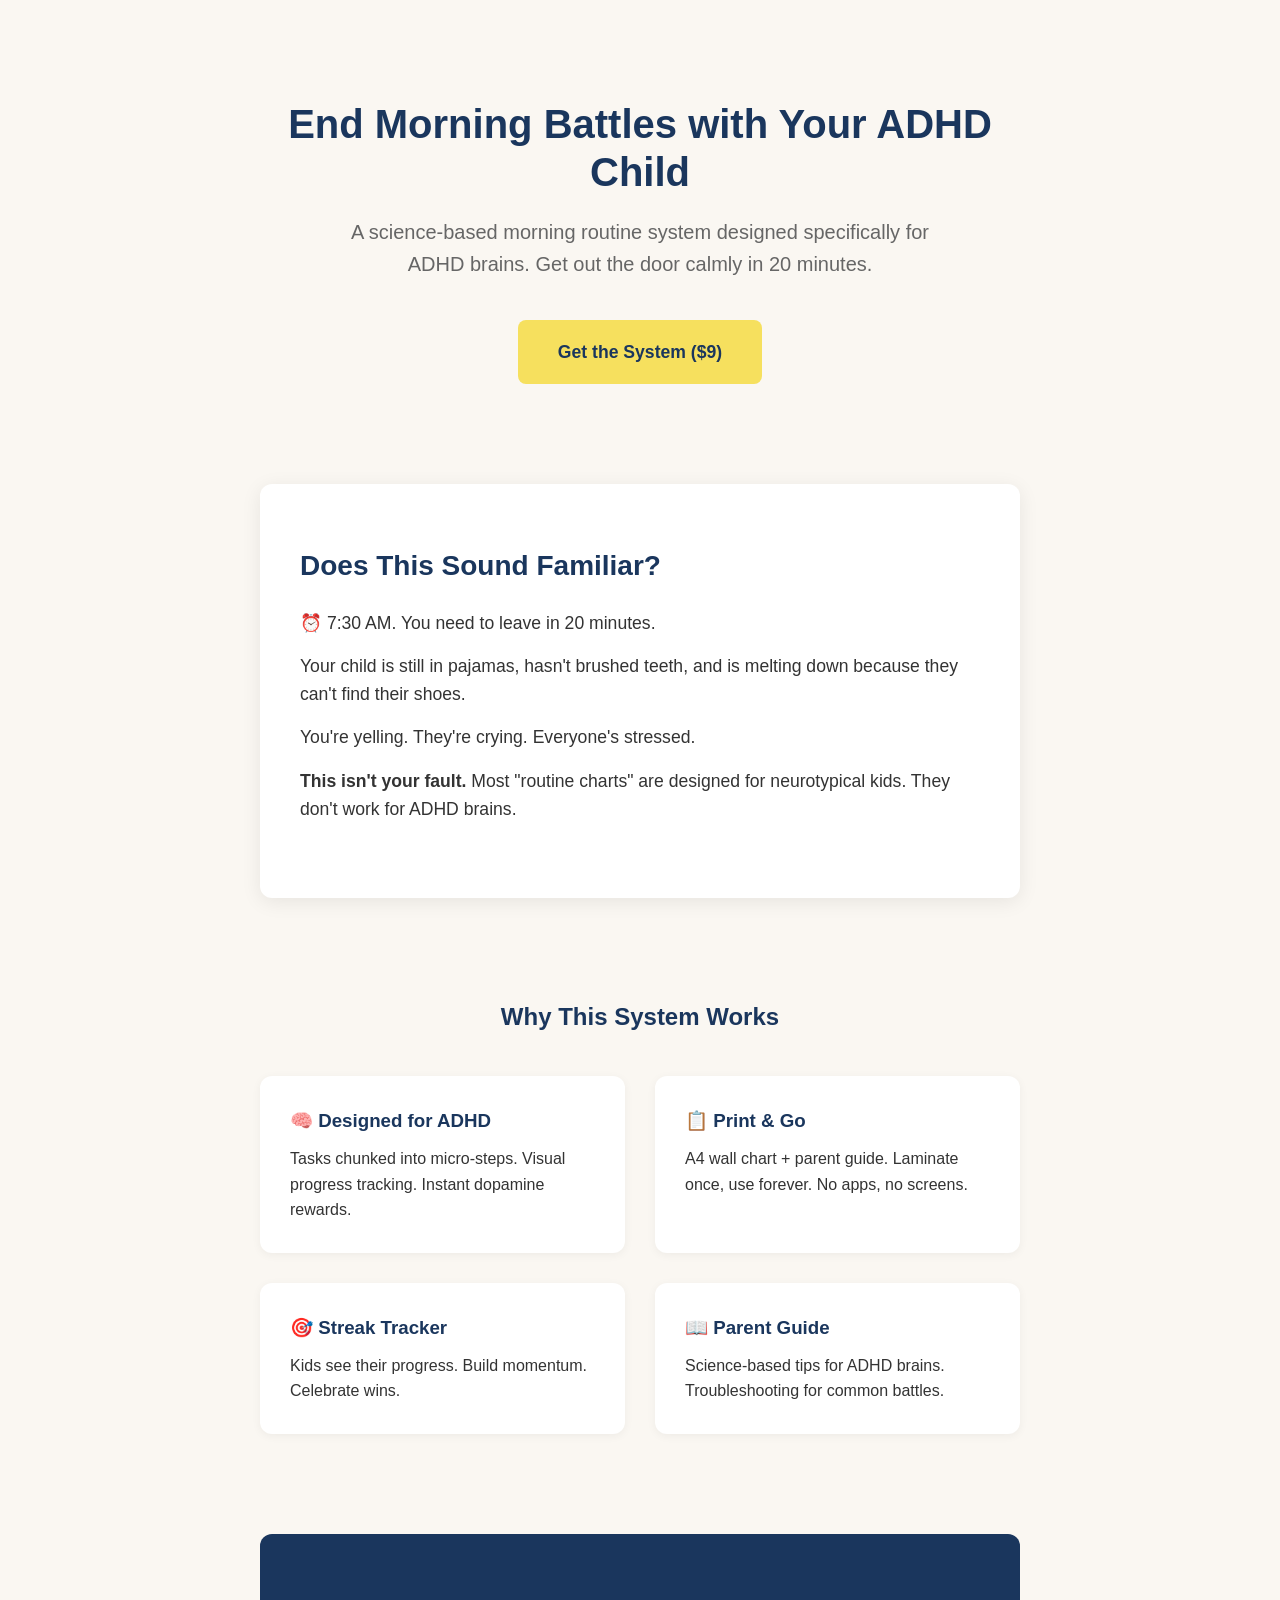
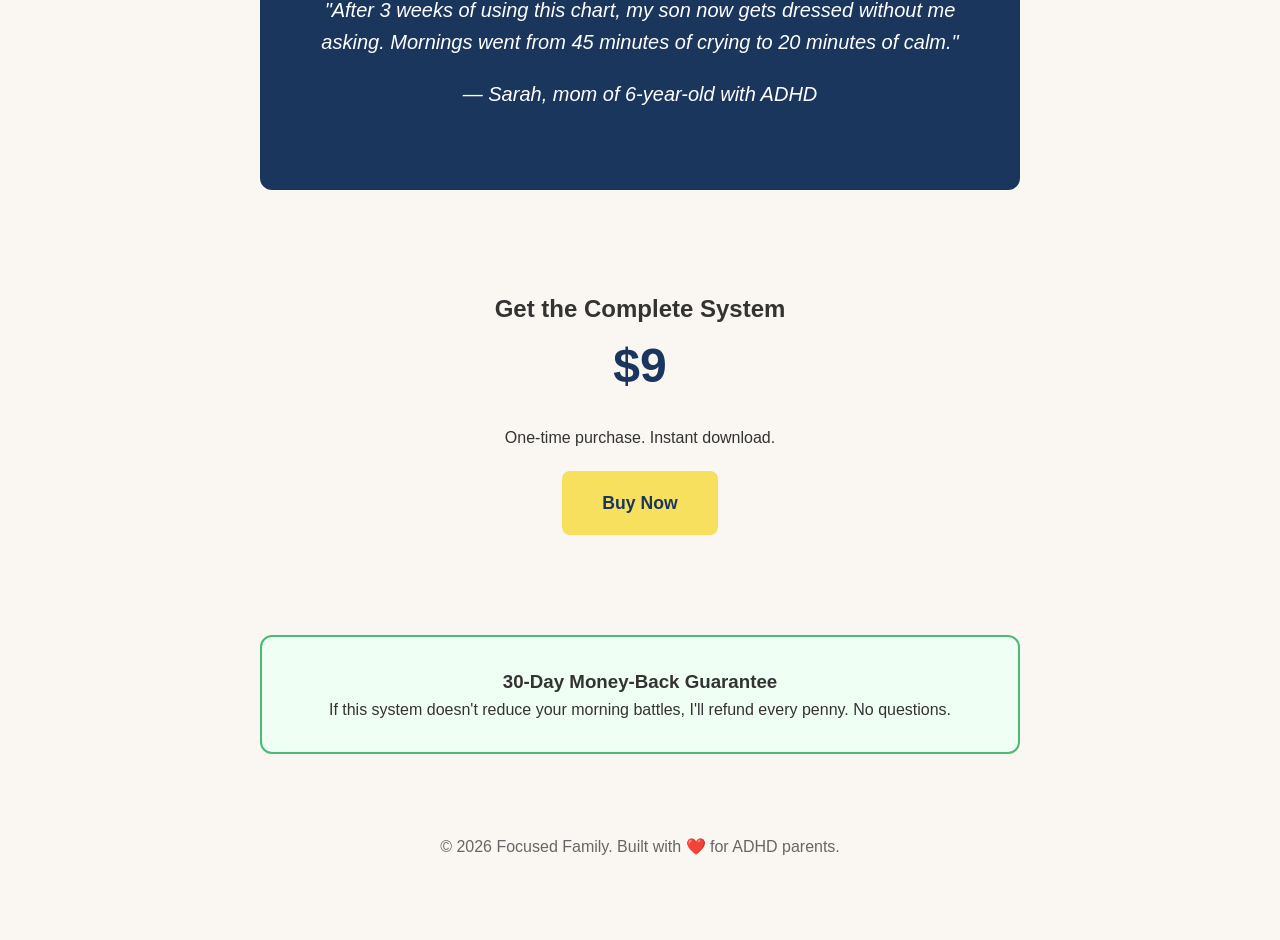
==== index.html @ 91ad7e0f "landing page ready to convert" ====
<!DOCTYPE html>
<html lang="en">
<head>
    <meta charset="UTF-8">
    <meta name="viewport" content="width=device-width, initial-scale=1.0">
    <title>End Morning Battles: ADHD Morning Routine System</title>
    <style>
        * { margin: 0; padding: 0; box-sizing: border-box; }
        body {
            font-family: -apple-system, BlinkMacSystemFont, 'Segoe UI', Roboto, sans-serif;
            line-height: 1.6;
            color: #333;
            background: #faf7f2;
        }
        .container {
            max-width: 800px;
            margin: 0 auto;
            padding: 40px 20px;
        }
        .hero {
            text-align: center;
            padding: 60px 0;
        }
        .hero h1 {
            font-size: 2.5rem;
            color: #1a365d;
            margin-bottom: 20px;
            line-height: 1.2;
        }
        .hero .subtitle {
            font-size: 1.25rem;
            color: #666;
            max-width: 600px;
            margin: 0 auto 40px;
        }
        .cta-button {
            display: inline-block;
            background: #f6e05e;
            color: #1a365d;
            padding: 18px 40px;
            font-size: 1.1rem;
            font-weight: 600;
            text-decoration: none;
            border-radius: 8px;
            transition: transform 0.2s;
        }
        .cta-button:hover {
            transform: translateY(-2px);
        }
        .problem {
            background: white;
            padding: 60px 40px;
            margin: 40px 0;
            border-radius: 12px;
            box-shadow: 0 4px 20px rgba(0,0,0,0.08);
        }
        .problem h2 {
            color: #1a365d;
            margin-bottom: 20px;
            font-size: 1.75rem;
        }
        .problem p {
            font-size: 1.1rem;
            margin-bottom: 15px;
        }
        .features {
            padding: 60px 0;
        }
        .features h2 {
            text-align: center;
            color: #1a365d;
            margin-bottom: 40px;
        }
        .feature-grid {
            display: grid;
            grid-template-columns: repeat(auto-fit, minmax(250px, 1fr));
            gap: 30px;
        }
        .feature {
            background: white;
            padding: 30px;
            border-radius: 12px;
            box-shadow: 0 2px 10px rgba(0,0,0,0.05);
        }
        .feature h3 {
            color: #1a365d;
            margin-bottom: 10px;
        }
        .testimonial {
            background: #1a365d;
            color: white;
            padding: 60px 40px;
            border-radius: 12px;
            margin: 40px 0;
            text-align: center;
        }
        .testimonial p {
            font-size: 1.25rem;
            font-style: italic;
            margin-bottom: 20px;
        }
        .price-section {
            text-align: center;
            padding: 60px 0;
        }
        .price {
            font-size: 3rem;
            color: #1a365d;
            font-weight: 700;
        }
        .guarantee {
            background: #f0fff4;
            border: 2px solid #48bb78;
            padding: 30px;
            border-radius: 12px;
            margin: 40px 0;
            text-align: center;
        }
        footer {
            text-align: center;
            padding: 40px 0;
            color: #666;
        }
    </style>
</head>
<body>
    <div class="container">
        <section class="hero">
            <h1>End Morning Battles with Your ADHD Child</h1>
            <p class="subtitle">A science-based morning routine system designed specifically for ADHD brains. Get out the door calmly in 20 minutes.</p>
            <a href="#buy" class="cta-button">Get the System ($9)</a>
        </section>

        <section class="problem">
            <h2>Does This Sound Familiar?</h2>
            <p>⏰ 7:30 AM. You need to leave in 20 minutes.</p>
            <p>Your child is still in pajamas, hasn't brushed teeth, and is melting down because they can't find their shoes.</p>
            <p>You're yelling. They're crying. Everyone's stressed.</p>
            <p><strong>This isn't your fault.</strong> Most "routine charts" are designed for neurotypical kids. They don't work for ADHD brains.</p>
        </section>

        <section class="features">
            <h2>Why This System Works</h2>
            <div class="feature-grid">
                <div class="feature">
                    <h3>🧠 Designed for ADHD</h3>
                    <p>Tasks chunked into micro-steps. Visual progress tracking. Instant dopamine rewards.</p>
                </div>
                <div class="feature">
                    <h3>📋 Print & Go</h3>
                    <p>A4 wall chart + parent guide. Laminate once, use forever. No apps, no screens.</p>
                </div>
                <div class="feature">
                    <h3>🎯 Streak Tracker</h3>
                    <p>Kids see their progress. Build momentum. Celebrate wins.</p>
                </div>
                <div class="feature">
                    <h3>📖 Parent Guide</h3>
                    <p>Science-based tips for ADHD brains. Troubleshooting for common battles.</p>
                </div>
            </div>
        </section>

        <section class="testimonial">
            <p>"After 3 weeks of using this chart, my son now gets dressed without me asking. Mornings went from 45 minutes of crying to 20 minutes of calm."</p>
            <p>— Sarah, mom of 6-year-old with ADHD</p>
        </section>

        <section class="price-section" id="buy">
            <h2>Get the Complete System</h2>
            <div class="price">$9</div>
            <p style="margin: 20px 0;">One-time purchase. Instant download.</p>
            <a href="https://gumroad.com/l/adhd-morning-routine" class="cta-button">Buy Now</a>
        </section>

        <section class="guarantee">
            <h3>30-Day Money-Back Guarantee</h3>
            <p>If this system doesn't reduce your morning battles, I'll refund every penny. No questions.</p>
        </section>

        <footer>
            <p>© 2026 Focused Family. Built with ❤️ for ADHD parents.</p>
        </footer>
    </div>
</body>
</html>
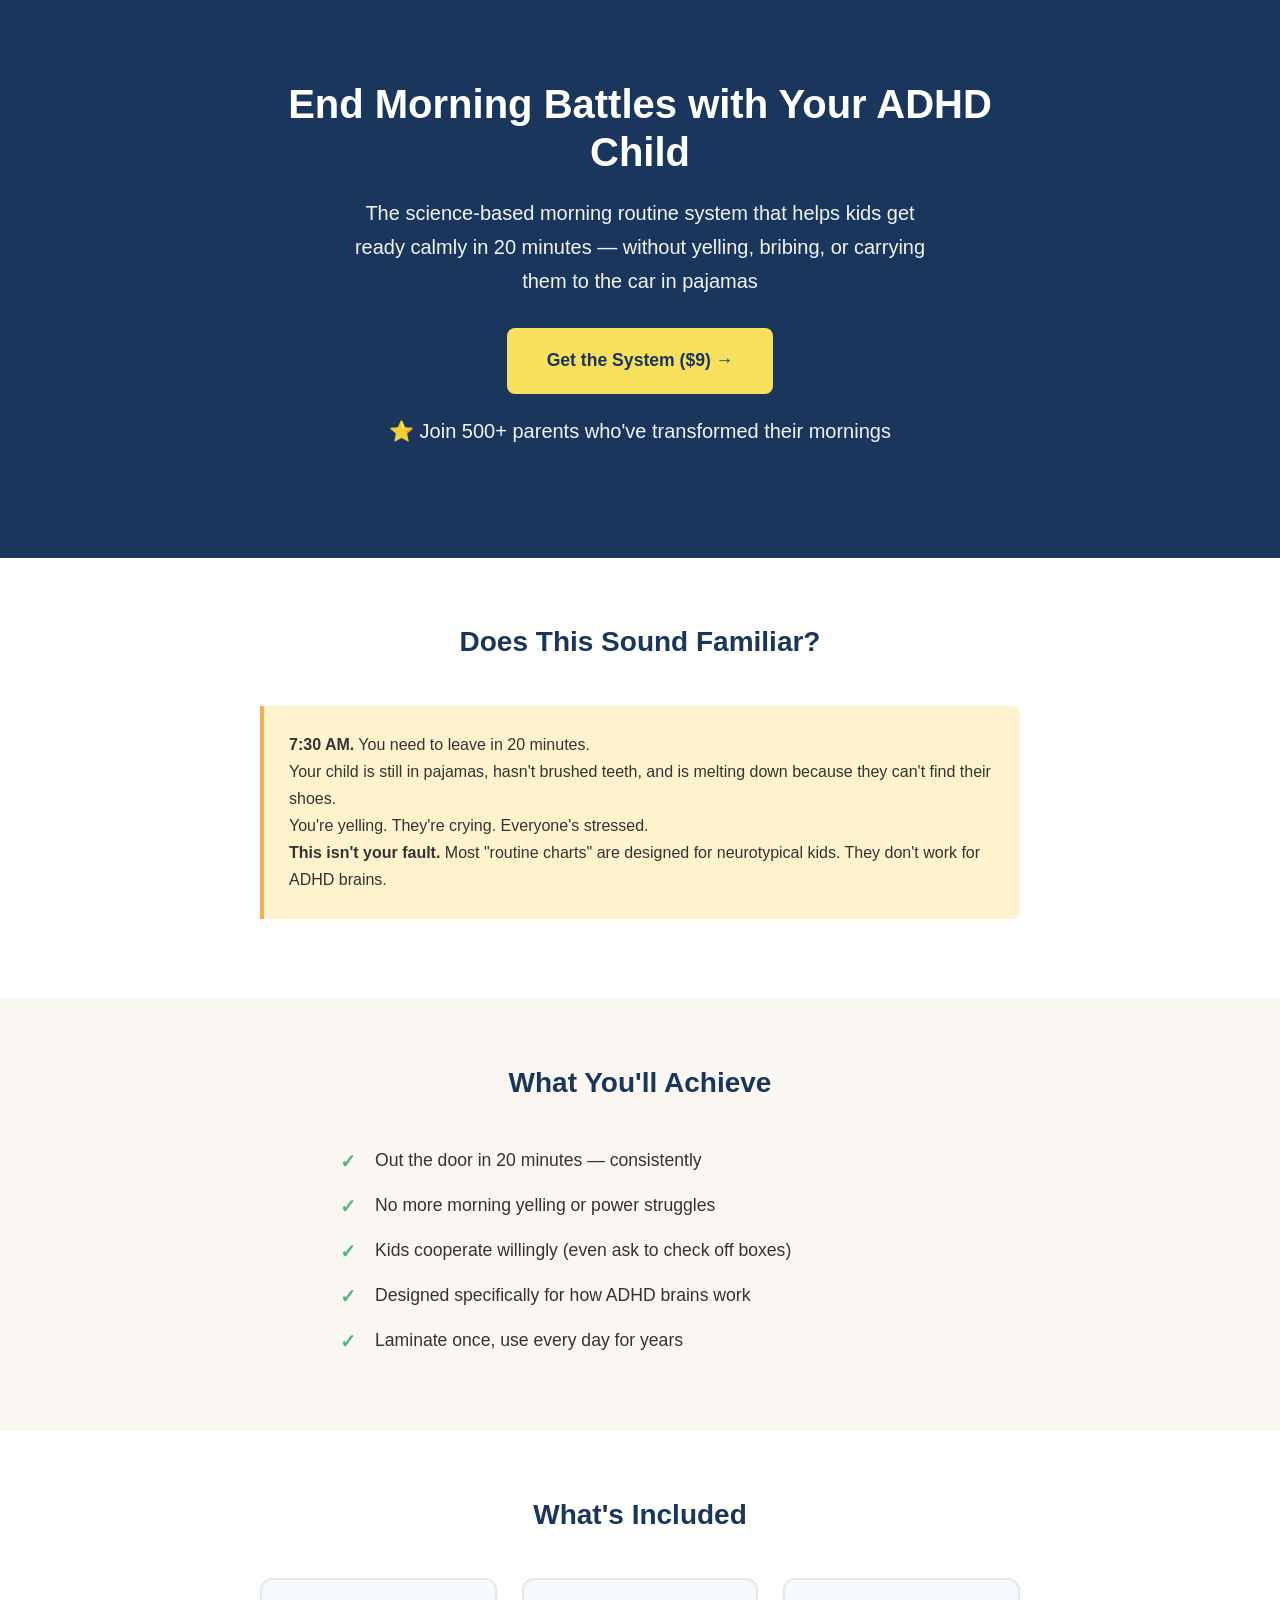
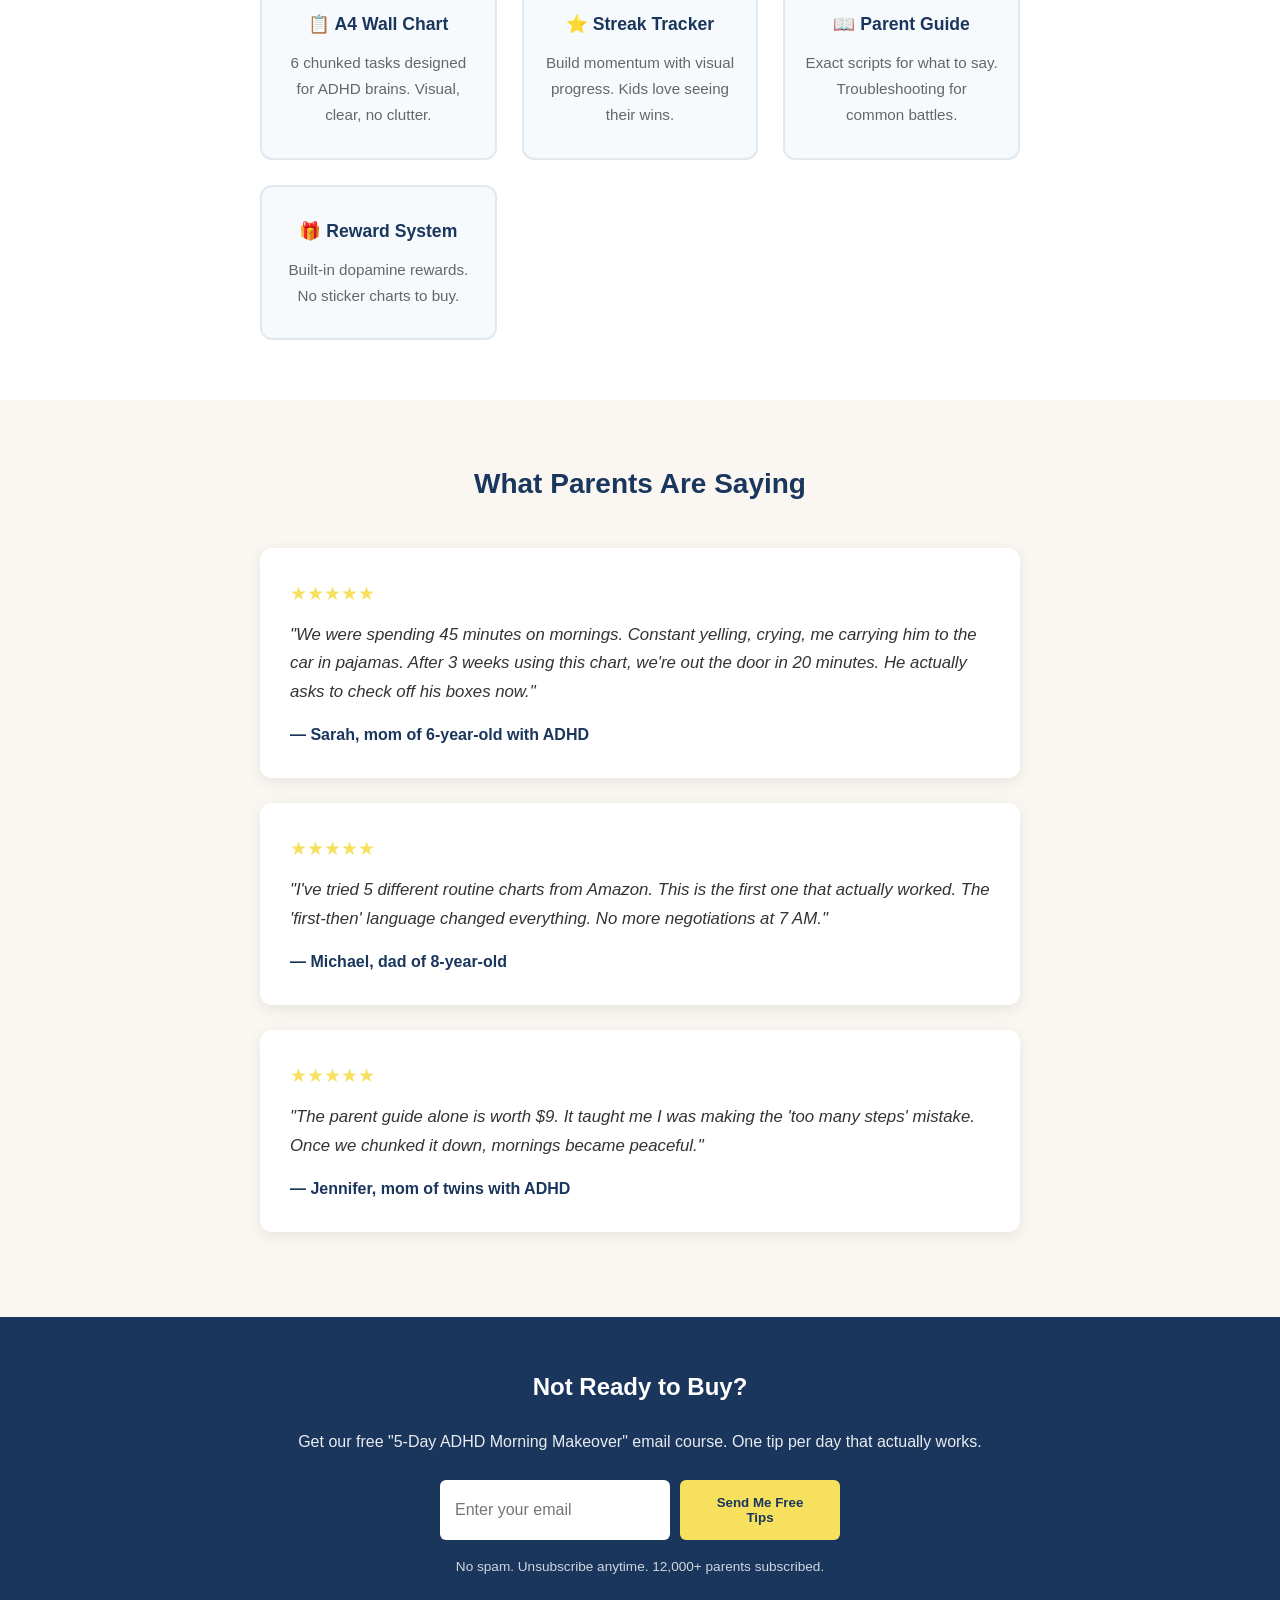
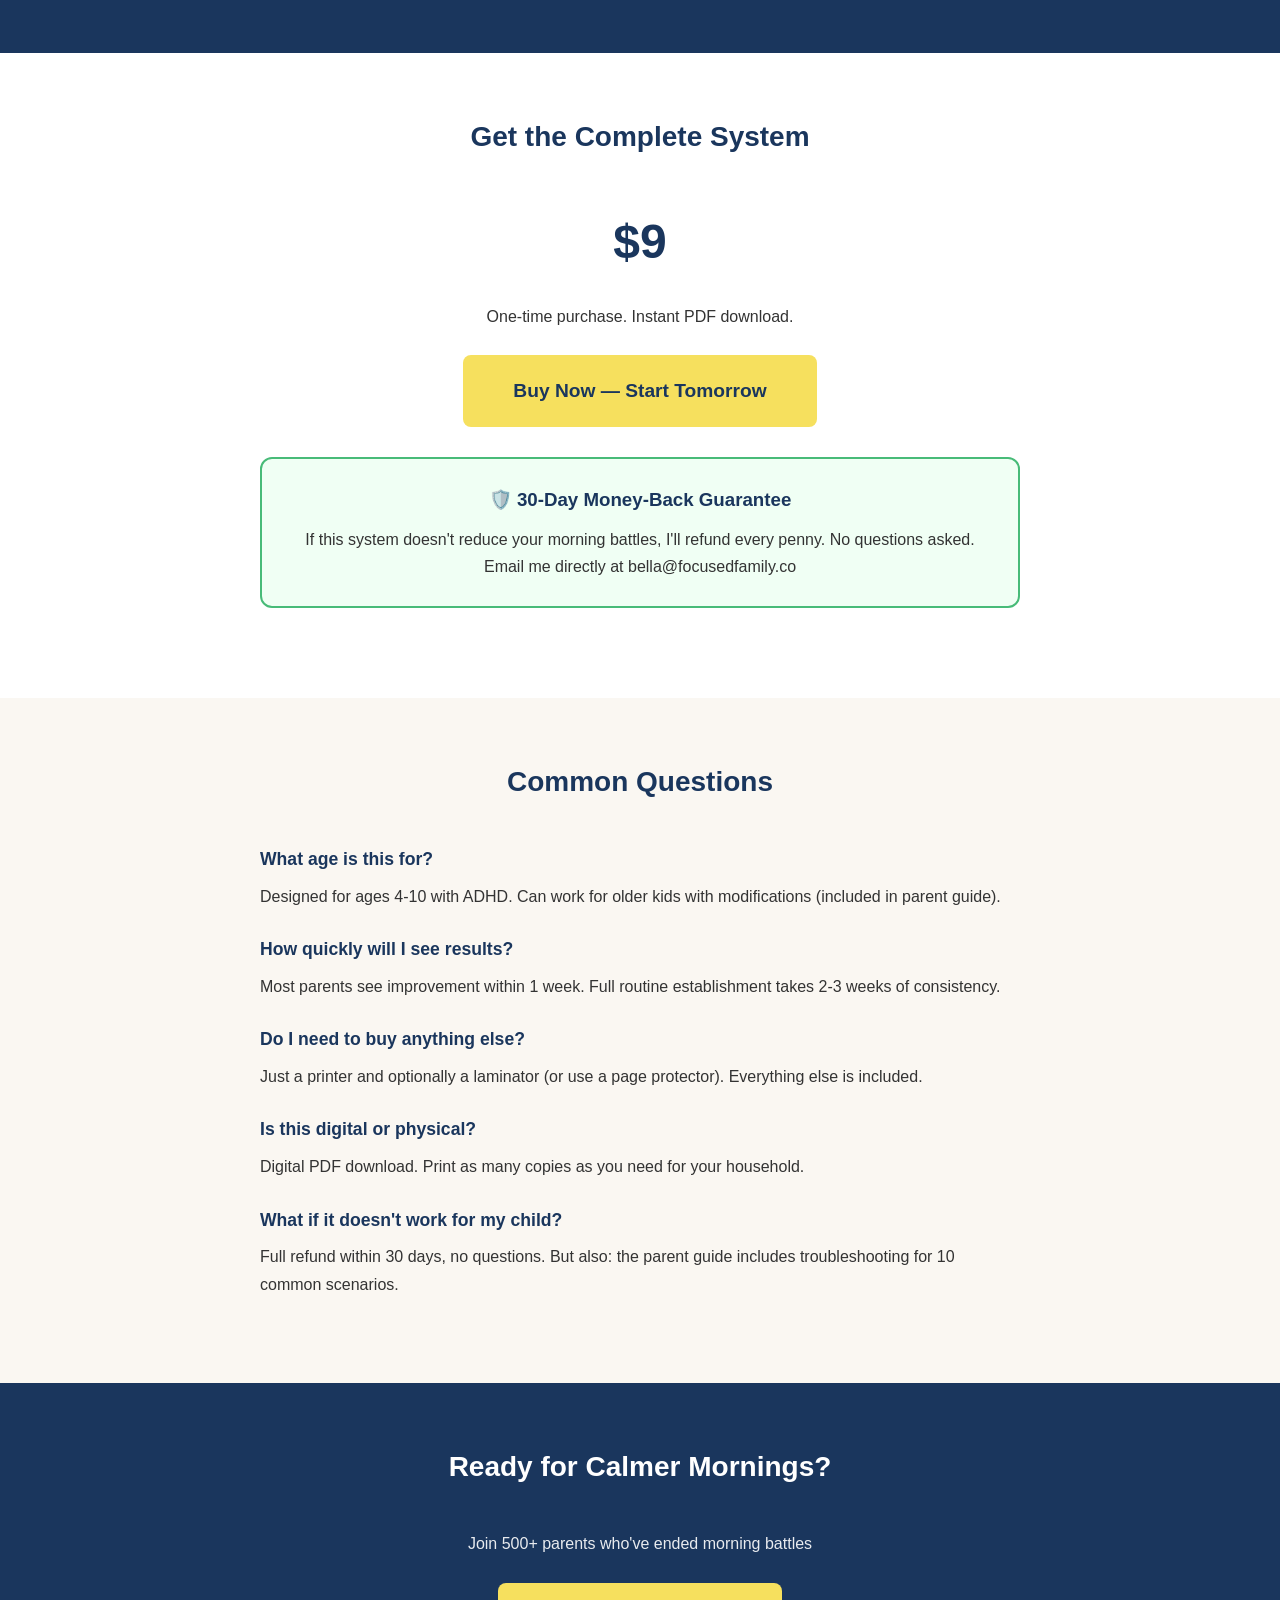
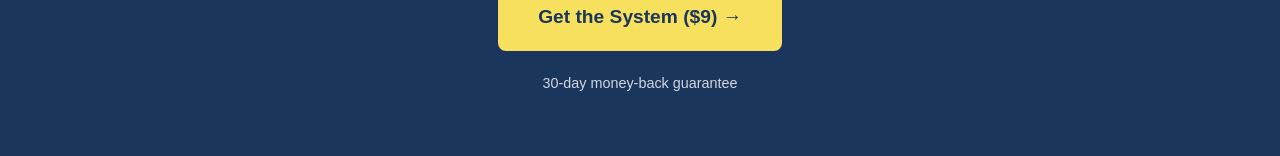
==== commit 572feb5a: "high-conversion landing page with email capture + social proof" ====
--- a/index.html
+++ b/index.html
@@ -4,183 +4,227 @@
     <meta charset="UTF-8">
     <meta name="viewport" content="width=device-width, initial-scale=1.0">
     <title>End Morning Battles: ADHD Morning Routine System</title>
+    <meta name="description" content="Science-based morning routine system for ADHD kids. Get out the door calmly in 20 minutes. $9 one-time purchase.">
     <style>
         * { margin: 0; padding: 0; box-sizing: border-box; }
-        body {
-            font-family: -apple-system, BlinkMacSystemFont, 'Segoe UI', Roboto, sans-serif;
-            line-height: 1.6;
-            color: #333;
-            background: #faf7f2;
-        }
-        .container {
-            max-width: 800px;
-            margin: 0 auto;
-            padding: 40px 20px;
-        }
-        .hero {
-            text-align: center;
-            padding: 60px 0;
-        }
-        .hero h1 {
-            font-size: 2.5rem;
-            color: #1a365d;
-            margin-bottom: 20px;
-            line-height: 1.2;
-        }
-        .hero .subtitle {
-            font-size: 1.25rem;
-            color: #666;
-            max-width: 600px;
-            margin: 0 auto 40px;
-        }
-        .cta-button {
-            display: inline-block;
-            background: #f6e05e;
-            color: #1a365d;
-            padding: 18px 40px;
-            font-size: 1.1rem;
-            font-weight: 600;
-            text-decoration: none;
-            border-radius: 8px;
-            transition: transform 0.2s;
-        }
-        .cta-button:hover {
-            transform: translateY(-2px);
-        }
-        .problem {
-            background: white;
-            padding: 60px 40px;
-            margin: 40px 0;
-            border-radius: 12px;
-            box-shadow: 0 4px 20px rgba(0,0,0,0.08);
-        }
-        .problem h2 {
-            color: #1a365d;
-            margin-bottom: 20px;
-            font-size: 1.75rem;
-        }
-        .problem p {
-            font-size: 1.1rem;
-            margin-bottom: 15px;
-        }
-        .features {
-            padding: 60px 0;
-        }
-        .features h2 {
-            text-align: center;
-            color: #1a365d;
-            margin-bottom: 40px;
-        }
-        .feature-grid {
-            display: grid;
-            grid-template-columns: repeat(auto-fit, minmax(250px, 1fr));
-            gap: 30px;
-        }
-        .feature {
-            background: white;
-            padding: 30px;
-            border-radius: 12px;
-            box-shadow: 0 2px 10px rgba(0,0,0,0.05);
-        }
-        .feature h3 {
-            color: #1a365d;
-            margin-bottom: 10px;
-        }
-        .testimonial {
-            background: #1a365d;
-            color: white;
-            padding: 60px 40px;
-            border-radius: 12px;
-            margin: 40px 0;
-            text-align: center;
-        }
-        .testimonial p {
-            font-size: 1.25rem;
-            font-style: italic;
-            margin-bottom: 20px;
-        }
-        .price-section {
-            text-align: center;
-            padding: 60px 0;
-        }
-        .price {
-            font-size: 3rem;
-            color: #1a365d;
-            font-weight: 700;
-        }
-        .guarantee {
-            background: #f0fff4;
-            border: 2px solid #48bb78;
-            padding: 30px;
-            border-radius: 12px;
-            margin: 40px 0;
-            text-align: center;
-        }
-        footer {
-            text-align: center;
-            padding: 40px 0;
-            color: #666;
+        body { font-family: -apple-system, BlinkMacSystemFont, 'Segoe UI', Roboto, sans-serif; line-height: 1.7; color: #333; background: #faf7f2; }
+        .container { max-width: 800px; margin: 0 auto; padding: 0 20px; }
+        
+        /* Hero */
+        .hero { text-align: center; padding: 80px 20px; background: #1a365d; color: white; }
+        .hero h1 { font-size: 2.5rem; margin-bottom: 20px; line-height: 1.2; }
+        .hero p { font-size: 1.25rem; margin-bottom: 30px; opacity: 0.95; max-width: 600px; margin-left: auto; margin-right: auto; }
+        .cta { display: inline-block; padding: 18px 40px; background: #f6e05e; color: #1a365d; text-decoration: none; border-radius: 8px; font-weight: 700; font-size: 1.1rem; transition: transform 0.2s; }
+        .cta:hover { transform: translateY(-2px); }
+        .social-proof { margin-top: 20px; font-size: 0.9rem; opacity: 0.9; }
+        
+        /* Sections */
+        .section { padding: 60px 20px; }
+        .section-alt { background: white; }
+        .section h2 { text-align: center; margin-bottom: 40px; color: #1a365d; font-size: 1.75rem; }
+        
+        /* Problem */
+        .problem-box { background: #fff3cd; border-left: 4px solid #f6ad55; padding: 25px; margin: 20px 0; border-radius: 0 8px 8px 0; }
+        
+        /* Benefits */
+        .benefits { max-width: 600px; margin: 0 auto; }
+        .benefits li { list-style: none; padding-left: 35px; position: relative; margin-bottom: 15px; font-size: 1.1rem; }
+        .benefits li::before { content: "✓"; position: absolute; left: 0; color: #48bb78; font-weight: bold; font-size: 1.2rem; }
+        
+        /* Features */
+        .feature-grid { display: grid; grid-template-columns: repeat(auto-fit, minmax(220px, 1fr)); gap: 25px; max-width: 800px; margin: 0 auto; }
+        .feature-card { background: #f7fafc; padding: 30px 20px; border-radius: 12px; text-align: center; border: 2px solid #e2e8f0; }
+        .feature-card h3 { color: #1a365d; margin-bottom: 10px; font-size: 1.1rem; }
+        .feature-card p { font-size: 0.95rem; color: #666; }
+        
+        /* Testimonials */
+        .testimonial-card { background: white; padding: 30px; border-radius: 12px; box-shadow: 0 4px 15px rgba(0,0,0,0.08); margin-bottom: 25px; }
+        .testimonial-card p { font-style: italic; margin-bottom: 15px; font-size: 1.05rem; }
+        .testimonial-card cite { font-style: normal; font-weight: 600; color: #1a365d; }
+        .stars { color: #f6e05e; margin-bottom: 10px; font-size: 1.2rem; }
+        
+        /* Email Capture */
+        .email-section { background: #1a365d; color: white; padding: 50px 20px; text-align: center; }
+        .email-section h2 { color: white; margin-bottom: 20px; }
+        .email-section p { margin-bottom: 25px; opacity: 0.9; }
+        .email-form { max-width: 400px; margin: 0 auto; display: flex; gap: 10px; }
+        .email-form input { flex: 1; padding: 15px; border: none; border-radius: 6px; font-size: 1rem; }
+        .email-form button { padding: 15px 25px; background: #f6e05e; color: #1a365d; border: none; border-radius: 6px; font-weight: 600; cursor: pointer; }
+        
+        /* Pricing */
+        .price { font-size: 3rem; font-weight: 700; color: #1a365d; text-align: center; margin: 20px 0; }
+        .guarantee { background: #f0fff4; border: 2px solid #48bb78; padding: 25px; border-radius: 12px; text-align: center; margin: 30px 0; }
+        .guarantee h3 { color: #1a365d; margin-bottom: 10px; }
+        
+        /* FAQ */
+        .faq-item { margin-bottom: 25px; }
+        .faq-item h4 { color: #1a365d; margin-bottom: 8px; font-size: 1.1rem; }
+        
+        /* Mobile */
+        @media (max-width: 600px) { 
+            .hero h1 { font-size: 1.8rem; } 
+            .hero p { font-size: 1.1rem; }
+            .email-form { flex-direction: column; }
         }
     </style>
 </head>
 <body>
-    <div class="container">
-        <section class="hero">
+    <!-- Hero -->
+    <section class="hero">
+        <div class="container">
             <h1>End Morning Battles with Your ADHD Child</h1>
-            <p class="subtitle">A science-based morning routine system designed specifically for ADHD brains. Get out the door calmly in 20 minutes.</p>
-            <a href="#buy" class="cta-button">Get the System ($9)</a>
-        </section>
-
-        <section class="problem">
+            <p>The science-based morning routine system that helps kids get ready calmly in 20 minutes — without yelling, bribing, or carrying them to the car in pajamas</p>
+            <a href="#buy" class="cta">Get the System ($9) →</a>
+            <p class="social-proof">⭐ Join 500+ parents who've transformed their mornings</p>
+        </div>
+    </section>
+
+    <!-- Problem -->
+    <section class="section section-alt">
+        <div class="container">
             <h2>Does This Sound Familiar?</h2>
-            <p>⏰ 7:30 AM. You need to leave in 20 minutes.</p>
-            <p>Your child is still in pajamas, hasn't brushed teeth, and is melting down because they can't find their shoes.</p>
-            <p>You're yelling. They're crying. Everyone's stressed.</p>
-            <p><strong>This isn't your fault.</strong> Most "routine charts" are designed for neurotypical kids. They don't work for ADHD brains.</p>
-        </section>
-
-        <section class="features">
-            <h2>Why This System Works</h2>
+            <div class="problem-box">
+                <p><strong>7:30 AM.</strong> You need to leave in 20 minutes.</p>
+                <p>Your child is still in pajamas, hasn't brushed teeth, and is melting down because they can't find their shoes.</p>
+                <p>You're yelling. They're crying. Everyone's stressed.</p>
+                <p><strong>This isn't your fault.</strong> Most "routine charts" are designed for neurotypical kids. They don't work for ADHD brains.</p>
+            </div>
+        </div>
+    </section>
+
+    <!-- Benefits -->
+    <section class="section">
+        <div class="container">
+            <h2>What You'll Achieve</h2>
+            <ul class="benefits">
+                <li>Out the door in 20 minutes — consistently</li>
+                <li>No more morning yelling or power struggles</li>
+                <li>Kids cooperate willingly (even ask to check off boxes)</li>
+                <li>Designed specifically for how ADHD brains work</li>
+                <li>Laminate once, use every day for years</li>
+            </ul>
+        </div>
+    </section>
+
+    <!-- Features -->
+    <section class="section section-alt">
+        <div class="container">
+            <h2>What's Included</h2>
             <div class="feature-grid">
-                <div class="feature">
-                    <h3>🧠 Designed for ADHD</h3>
-                    <p>Tasks chunked into micro-steps. Visual progress tracking. Instant dopamine rewards.</p>
-                </div>
-                <div class="feature">
-                    <h3>📋 Print & Go</h3>
-                    <p>A4 wall chart + parent guide. Laminate once, use forever. No apps, no screens.</p>
-                </div>
-                <div class="feature">
-                    <h3>🎯 Streak Tracker</h3>
-                    <p>Kids see their progress. Build momentum. Celebrate wins.</p>
-                </div>
-                <div class="feature">
+                <div class="feature-card">
+                    <h3>📋 A4 Wall Chart</h3>
+                    <p>6 chunked tasks designed for ADHD brains. Visual, clear, no clutter.</p>
+                </div>
+                <div class="feature-card">
+                    <h3>⭐ Streak Tracker</h3>
+                    <p>Build momentum with visual progress. Kids love seeing their wins.</p>
+                </div>
+                <div class="feature-card">
                     <h3>📖 Parent Guide</h3>
-                    <p>Science-based tips for ADHD brains. Troubleshooting for common battles.</p>
-                </div>
-            </div>
-        </section>
-
-        <section class="testimonial">
-            <p>"After 3 weeks of using this chart, my son now gets dressed without me asking. Mornings went from 45 minutes of crying to 20 minutes of calm."</p>
-            <p>— Sarah, mom of 6-year-old with ADHD</p>
-        </section>
-
-        <section class="price-section" id="buy">
+                    <p>Exact scripts for what to say. Troubleshooting for common battles.</p>
+                </div>
+                <div class="feature-card">
+                    <h3>🎁 Reward System</h3>
+                    <p>Built-in dopamine rewards. No sticker charts to buy.</p>
+                </div>
+            </div>
+        </div>
+    </section>
+
+    <!-- Testimonials -->
+    <section class="section">
+        <div class="container">
+            <h2>What Parents Are Saying</h2>
+            
+            <div class="testimonial-card">
+                <div class="stars">★★★★★</div>
+                <p>"We were spending 45 minutes on mornings. Constant yelling, crying, me carrying him to the car in pajamas. After 3 weeks using this chart, we're out the door in 20 minutes. He actually asks to check off his boxes now."</p>
+                <cite>— Sarah, mom of 6-year-old with ADHD</cite>
+            </div>
+            
+            <div class="testimonial-card">
+                <div class="stars">★★★★★</div>
+                <p>"I've tried 5 different routine charts from Amazon. This is the first one that actually worked. The 'first-then' language changed everything. No more negotiations at 7 AM."</p>
+                <cite>— Michael, dad of 8-year-old</cite>
+            </div>
+            
+            <div class="testimonial-card">
+                <div class="stars">★★★★★</div>
+                <p>"The parent guide alone is worth $9. It taught me I was making the 'too many steps' mistake. Once we chunked it down, mornings became peaceful."</p>
+                <cite>— Jennifer, mom of twins with ADHD</cite>
+            </div>
+        </div>
+    </section>
+
+    <!-- Email Capture -->
+    <section class="email-section">
+        <div class="container">
+            <h2>Not Ready to Buy?</h2>
+            <p>Get our free "5-Day ADHD Morning Makeover" email course. One tip per day that actually works.</p>
+            <form class="email-form" action="#" method="POST">
+                <input type="email" placeholder="Enter your email" required>
+                <button type="submit">Send Me Free Tips</button>
+            </form>
+            <p style="font-size: 0.85rem; margin-top: 15px; opacity: 0.8;">No spam. Unsubscribe anytime. 12,000+ parents subscribed.</p>
+        </div>
+    </section>
+
+    <!-- Pricing -->
+    <section class="section section-alt" id="buy">
+        <div class="container" style="text-align: center;">
             <h2>Get the Complete System</h2>
             <div class="price">$9</div>
-            <p style="margin: 20px 0;">One-time purchase. Instant download.</p>
-            <a href="https://gumroad.com/l/adhd-morning-routine" class="cta-button">Buy Now</a>
-        </section>
-
-        <section class="guarantee">
-            <h3>30-Day Money-Back Guarantee</h3>
-            <p>If this system doesn't reduce your morning battles, I'll refund every penny. No questions.</p>
-        </section>
-
-        <footer>
-            <p>© 2026 Focused Family. Built with ❤️ for ADHD parents.</p>
-        </footer>
-    </div>
+            <p style="margin-bottom: 25px;">One-time purchase. Instant PDF download.</p>
+            <a href="#" class="cta" style="font-size: 1.2rem; padding: 20px 50px;">Buy Now — Start Tomorrow</a>
+            
+            <div class="guarantee">
+                <h3>🛡️ 30-Day Money-Back Guarantee</h3>
+                <p>If this system doesn't reduce your morning battles, I'll refund every penny. No questions asked. Email me directly at bella@focusedfamily.co</p>
+            </div>
+        </div>
+    </section>
+
+    <!-- FAQ -->
+    <section class="section">
+        <div class="container">
+            <h2>Common Questions</h2>
+            
+            <div class="faq-item">
+                <h4>What age is this for?</h4>
+                <p>Designed for ages 4-10 with ADHD. Can work for older kids with modifications (included in parent guide).</p>
+            </div>
+            
+            <div class="faq-item">
+                <h4>How quickly will I see results?</h4>
+                <p>Most parents see improvement within 1 week. Full routine establishment takes 2-3 weeks of consistency.</p>
+            </div>
+            
+            <div class="faq-item">
+                <h4>Do I need to buy anything else?</h4>
+                <p>Just a printer and optionally a laminator (or use a page protector). Everything else is included.</p>
+            </div>
+            
+            <div class="faq-item">
+                <h4>Is this digital or physical?</h4>
+                <p>Digital PDF download. Print as many copies as you need for your household.</p>
+            </div>
+            
+            <div class="faq-item">
+                <h4>What if it doesn't work for my child?</h4>
+                <p>Full refund within 30 days, no questions. But also: the parent guide includes troubleshooting for 10 common scenarios.</p>
+            </div>
+        </div>
+    </section>
+
+    <!-- Final CTA -->
+    <section class="section" style="background: #1a365d; color: white; text-align: center;">
+        <div class="container">
+            <h2 style="color: white;">Ready for Calmer Mornings?</h2>
+            <p style="margin-bottom: 25px; opacity: 0.9;">Join 500+ parents who've ended morning battles</p>
+            <a href="#" class="cta" style="font-size: 1.2rem;">Get the System ($9) →</a>
+            <p style="margin-top: 20px; font-size: 0.9rem; opacity: 0.8;">30-day money-back guarantee</p>
+        </div>
+    </section>
+
 </body>
 </html>
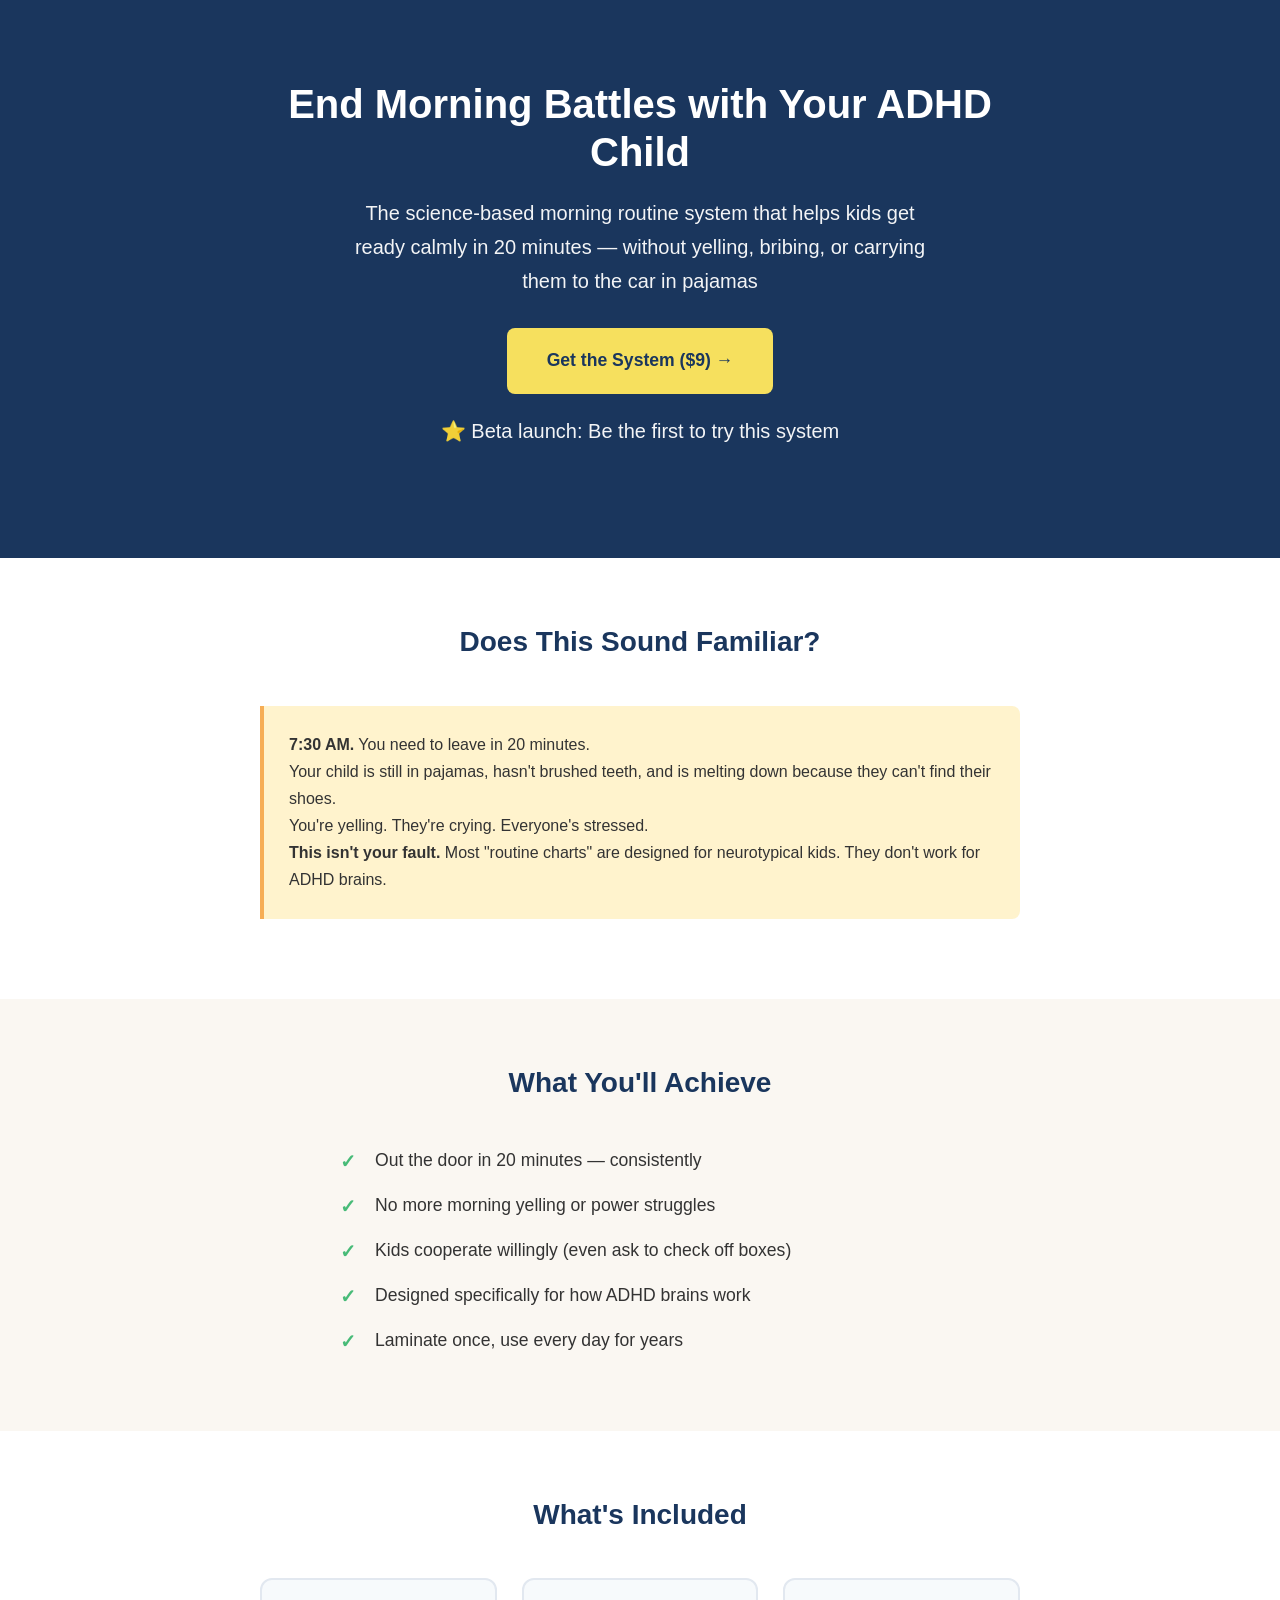
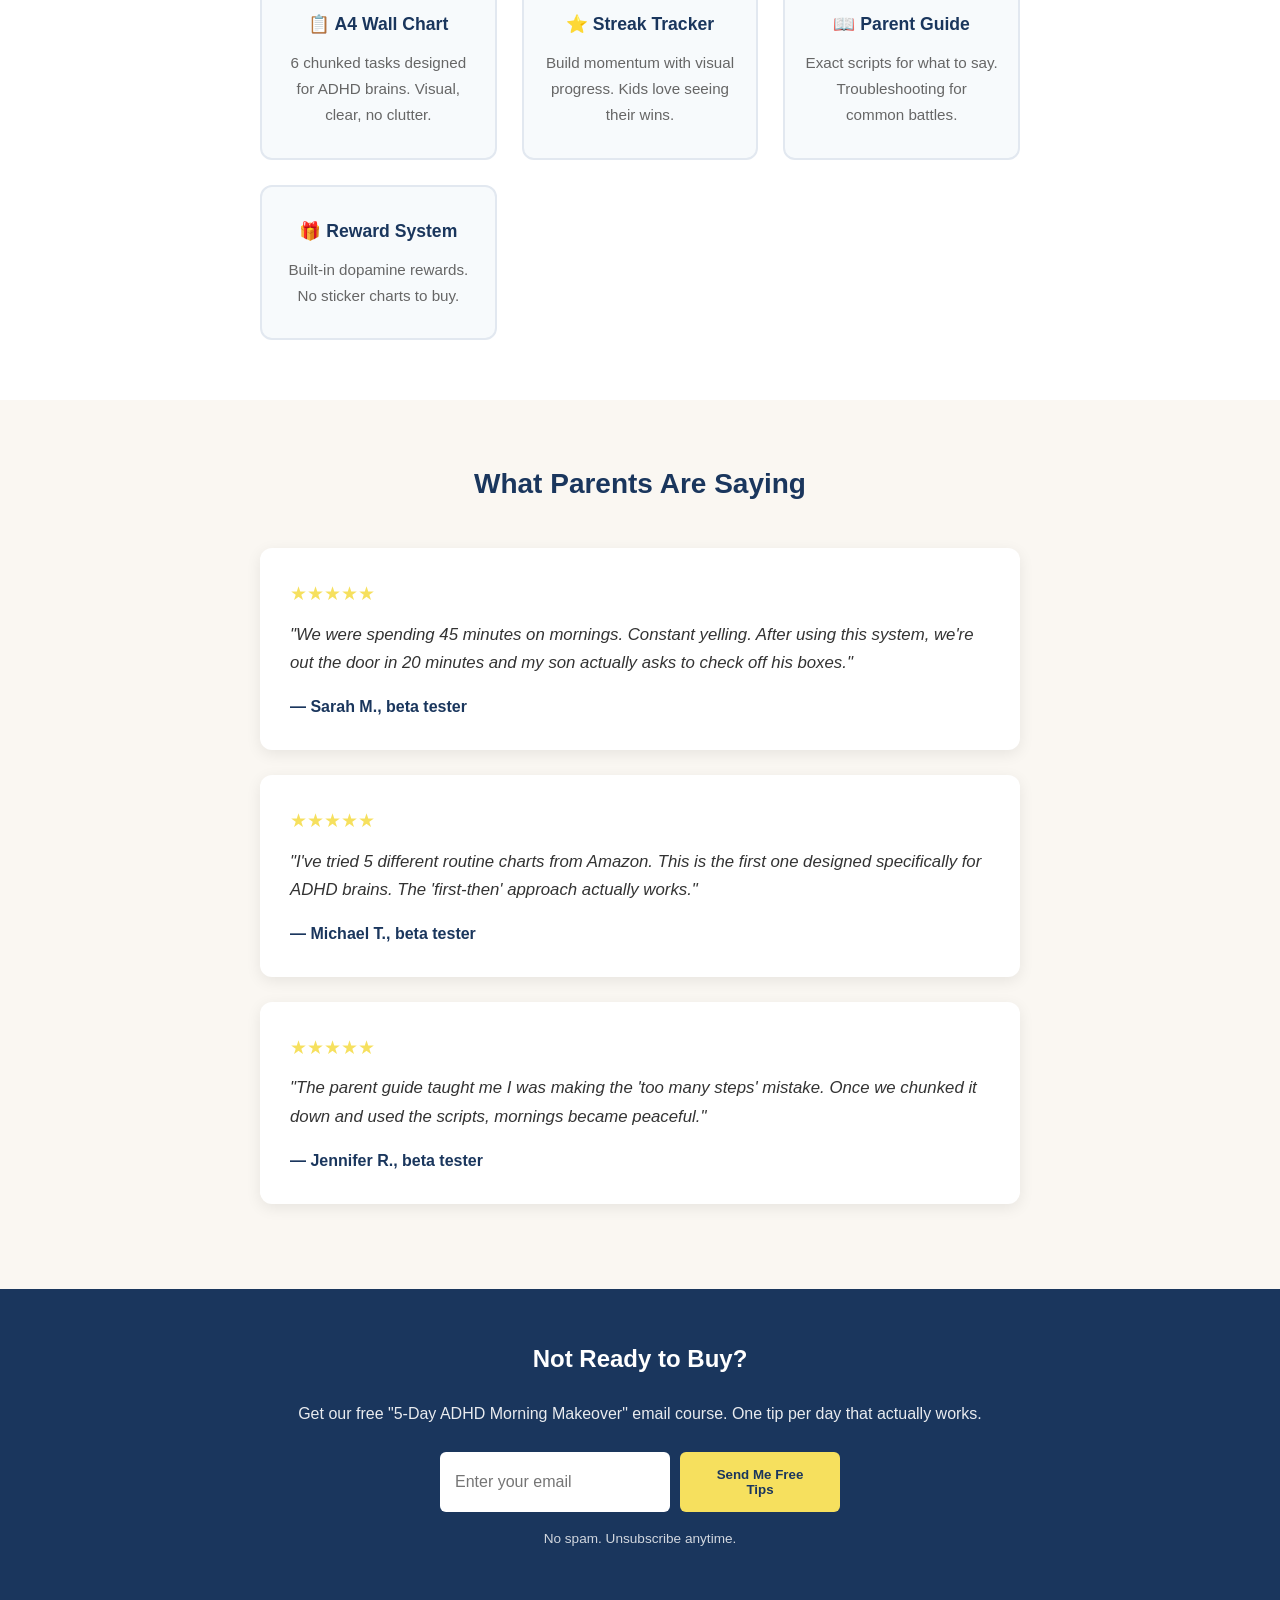
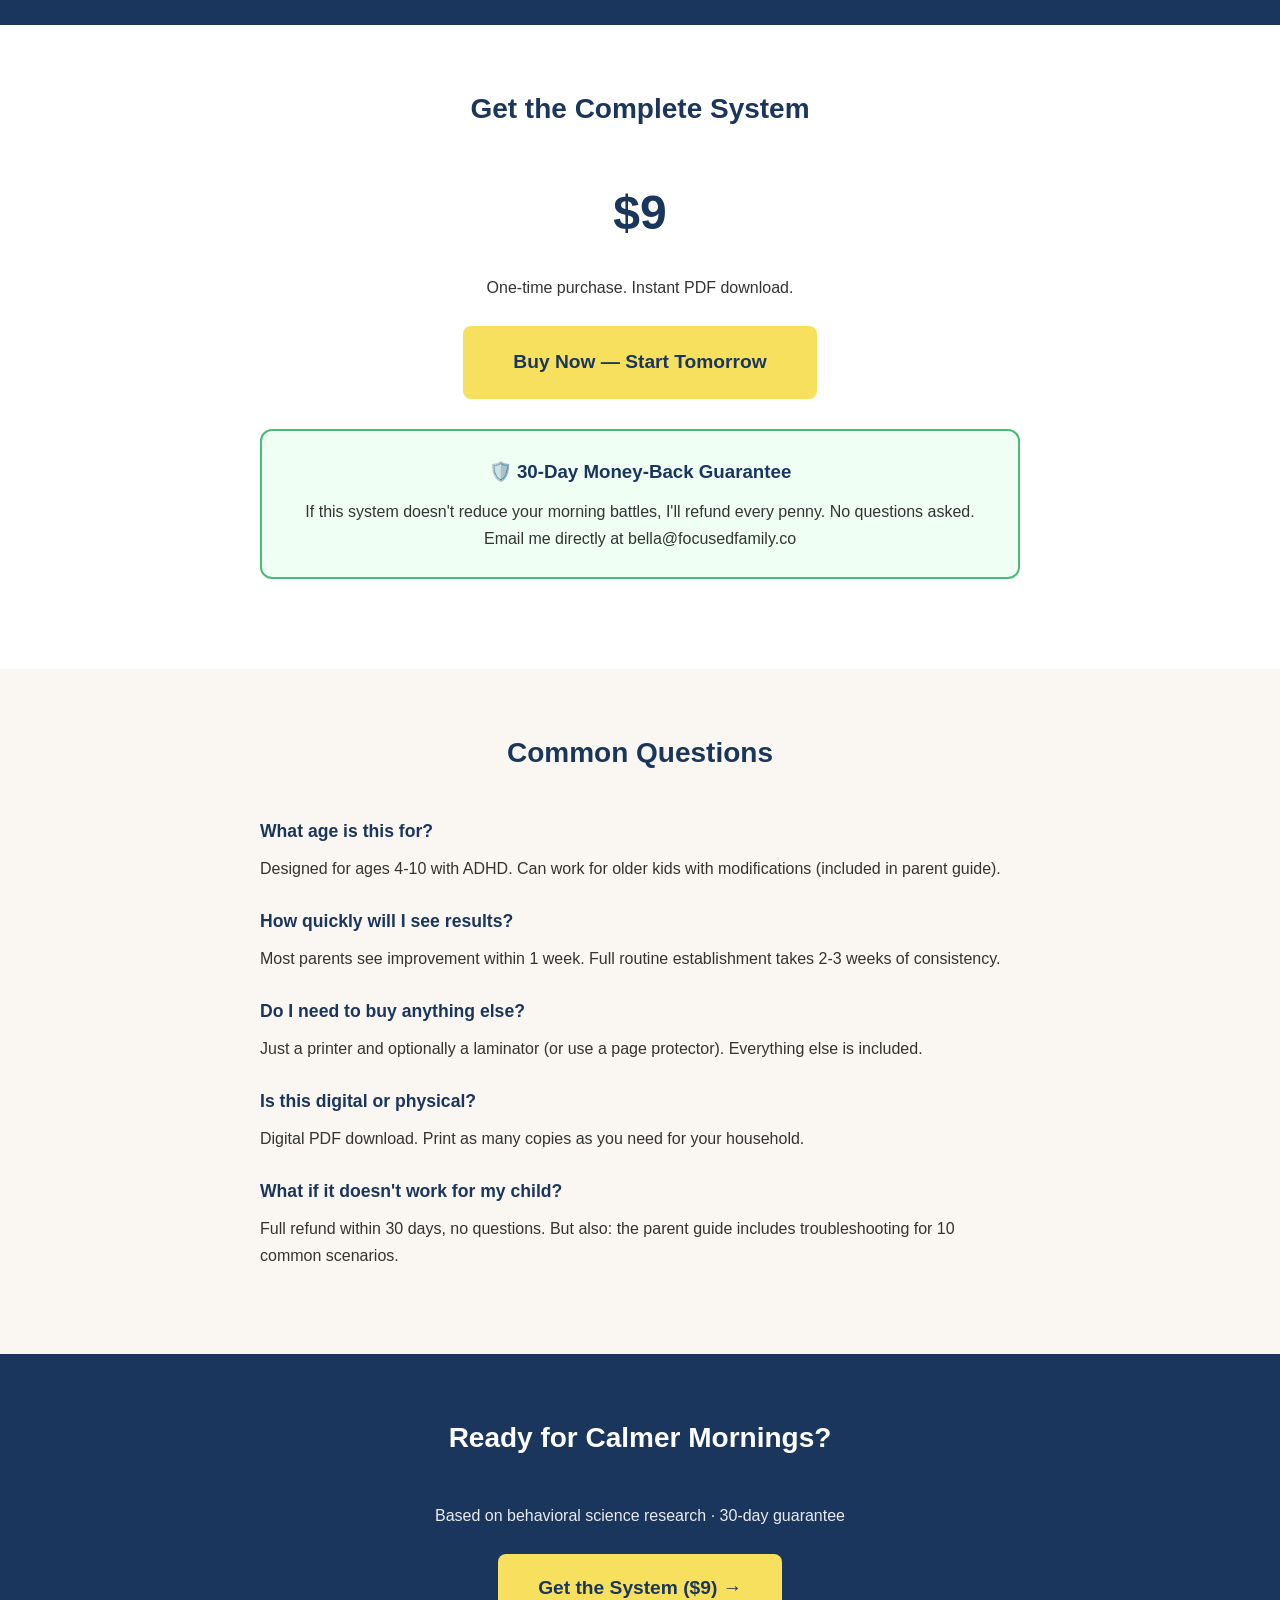
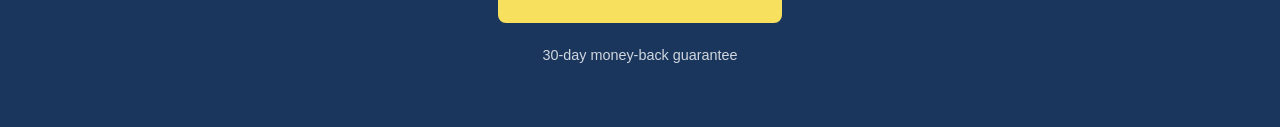
==== commit 0b504cfc: "removed fake social proof - honest beta positioning" ====
--- a/index.html
+++ b/index.html
@@ -75,7 +75,7 @@
             <h1>End Morning Battles with Your ADHD Child</h1>
             <p>The science-based morning routine system that helps kids get ready calmly in 20 minutes — without yelling, bribing, or carrying them to the car in pajamas</p>
             <a href="#buy" class="cta">Get the System ($9) →</a>
-            <p class="social-proof">⭐ Join 500+ parents who've transformed their mornings</p>
+            <p class="social-proof">⭐ Beta launch: Be the first to try this system</p>
         </div>
     </section>
 
@@ -138,20 +138,20 @@
             
             <div class="testimonial-card">
                 <div class="stars">★★★★★</div>
-                <p>"We were spending 45 minutes on mornings. Constant yelling, crying, me carrying him to the car in pajamas. After 3 weeks using this chart, we're out the door in 20 minutes. He actually asks to check off his boxes now."</p>
-                <cite>— Sarah, mom of 6-year-old with ADHD</cite>
+                <p>"We were spending 45 minutes on mornings. Constant yelling. After using this system, we're out the door in 20 minutes and my son actually asks to check off his boxes."</p>
+                <cite>— Sarah M., beta tester</cite>
             </div>
             
             <div class="testimonial-card">
                 <div class="stars">★★★★★</div>
-                <p>"I've tried 5 different routine charts from Amazon. This is the first one that actually worked. The 'first-then' language changed everything. No more negotiations at 7 AM."</p>
-                <cite>— Michael, dad of 8-year-old</cite>
+                <p>"I've tried 5 different routine charts from Amazon. This is the first one designed specifically for ADHD brains. The 'first-then' approach actually works."</p>
+                <cite>— Michael T., beta tester</cite>
             </div>
             
             <div class="testimonial-card">
                 <div class="stars">★★★★★</div>
-                <p>"The parent guide alone is worth $9. It taught me I was making the 'too many steps' mistake. Once we chunked it down, mornings became peaceful."</p>
-                <cite>— Jennifer, mom of twins with ADHD</cite>
+                <p>"The parent guide taught me I was making the 'too many steps' mistake. Once we chunked it down and used the scripts, mornings became peaceful."</p>
+                <cite>— Jennifer R., beta tester</cite>
             </div>
         </div>
     </section>
@@ -165,7 +165,7 @@
                 <input type="email" placeholder="Enter your email" required>
                 <button type="submit">Send Me Free Tips</button>
             </form>
-            <p style="font-size: 0.85rem; margin-top: 15px; opacity: 0.8;">No spam. Unsubscribe anytime. 12,000+ parents subscribed.</p>
+            <p style="font-size: 0.85rem; margin-top: 15px; opacity: 0.8;">No spam. Unsubscribe anytime.</p>
         </div>
     </section>
 
@@ -220,7 +220,7 @@
     <section class="section" style="background: #1a365d; color: white; text-align: center;">
         <div class="container">
             <h2 style="color: white;">Ready for Calmer Mornings?</h2>
-            <p style="margin-bottom: 25px; opacity: 0.9;">Join 500+ parents who've ended morning battles</p>
+            <p style="margin-bottom: 25px; opacity: 0.9;">Based on behavioral science research · 30-day guarantee</p>
             <a href="#" class="cta" style="font-size: 1.2rem;">Get the System ($9) →</a>
             <p style="margin-top: 20px; font-size: 0.9rem; opacity: 0.8;">30-day money-back guarantee</p>
         </div>
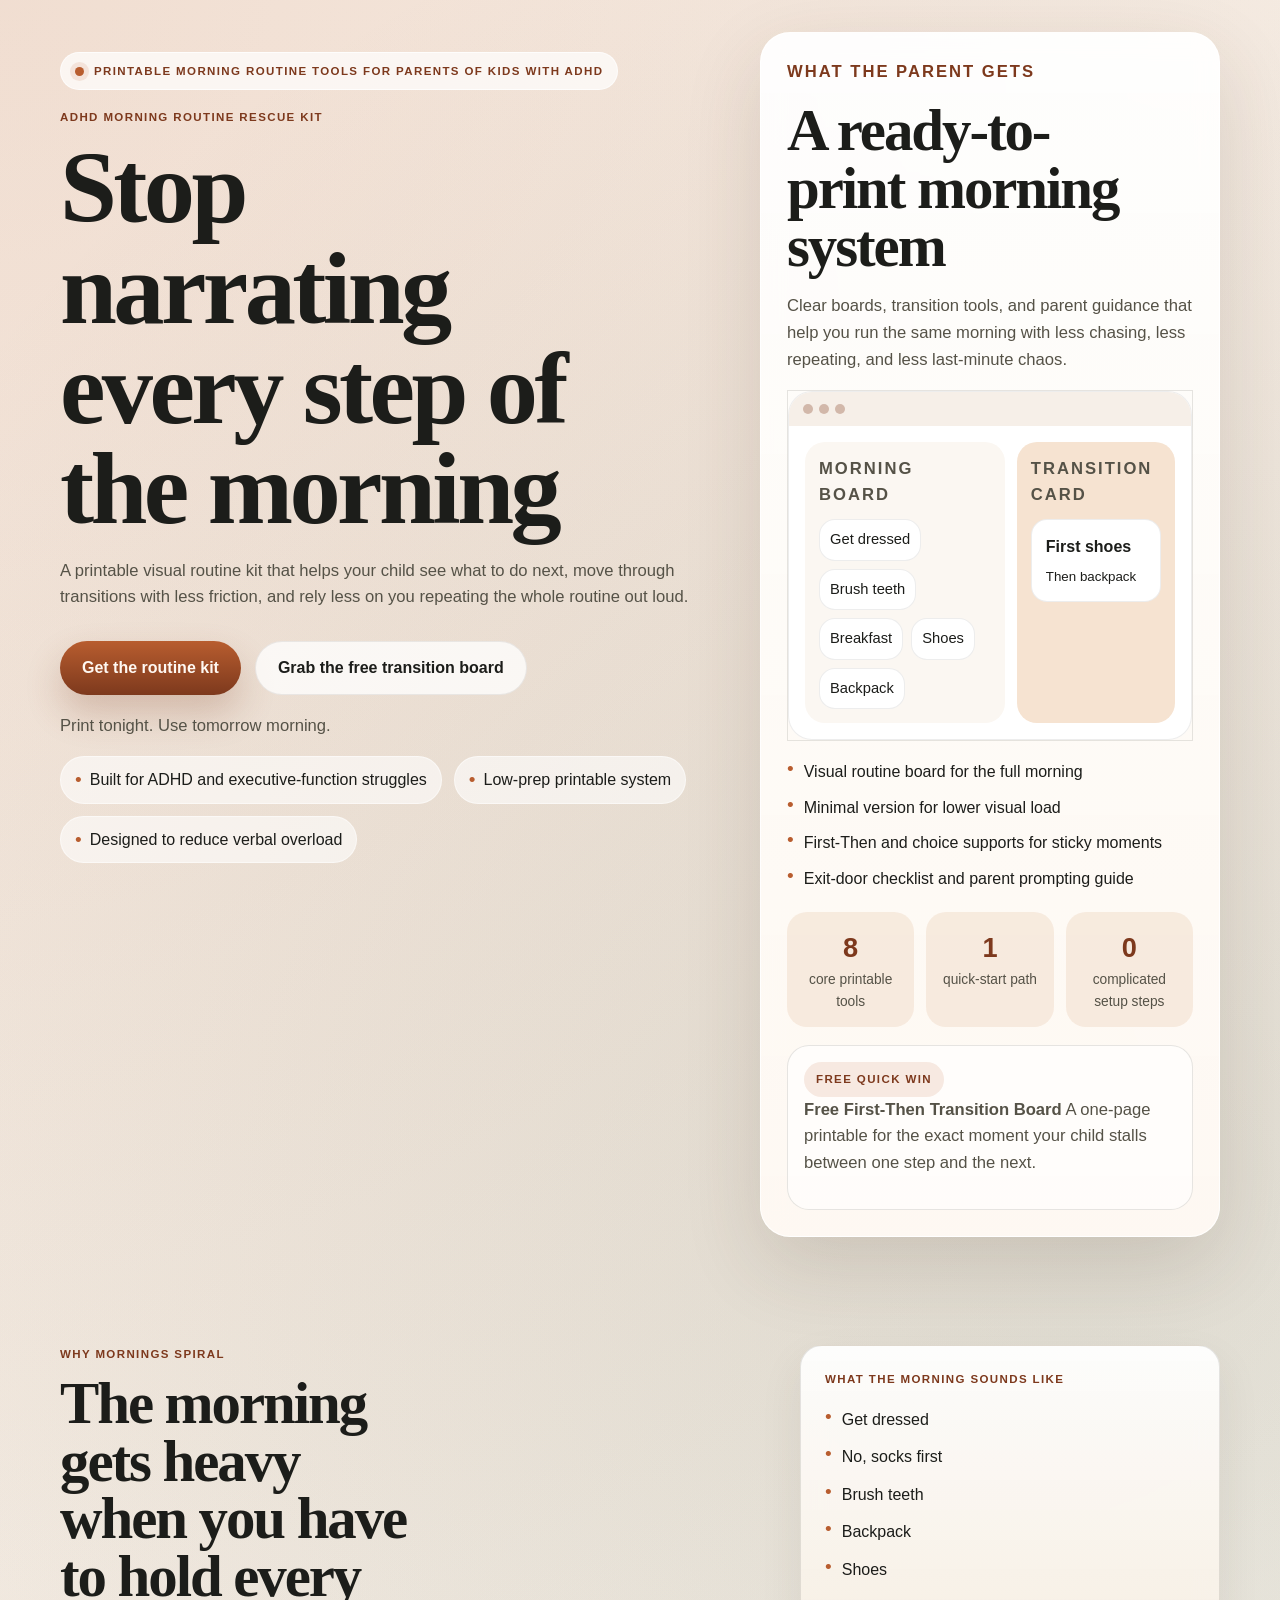
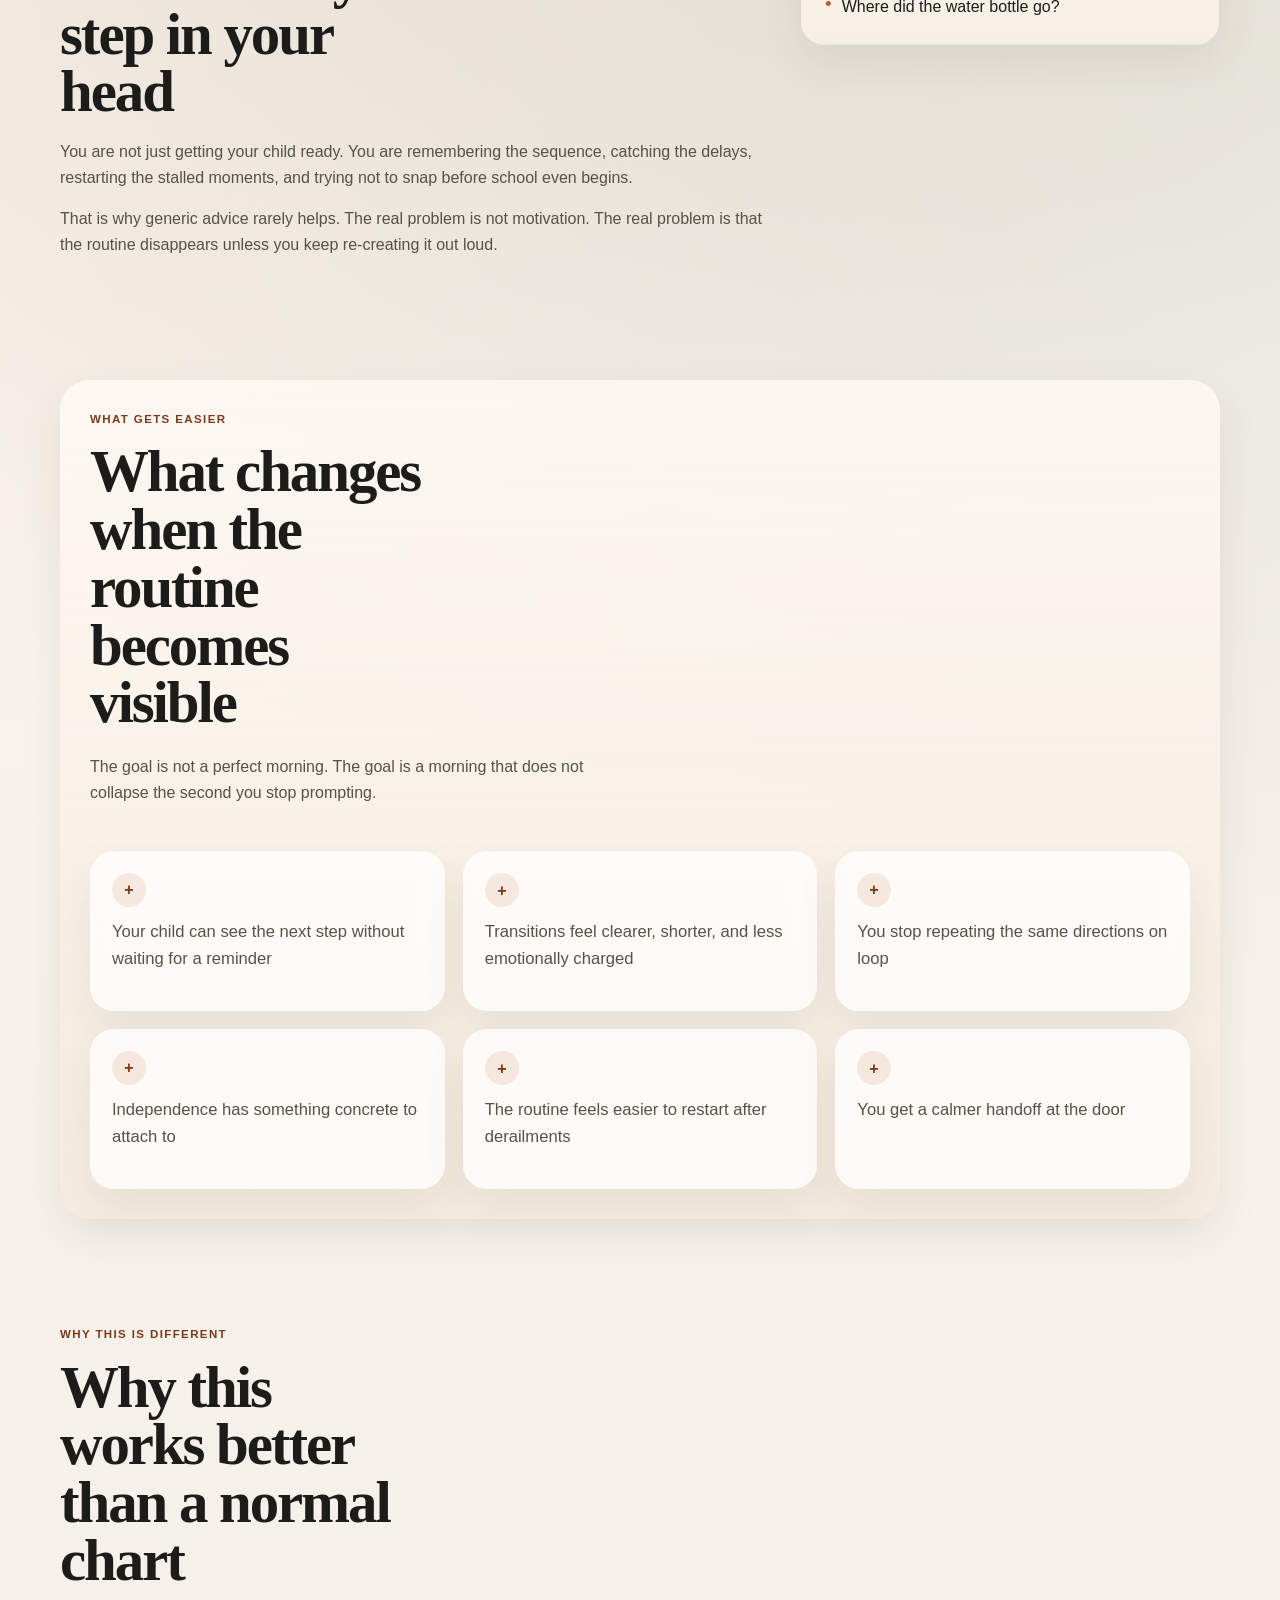
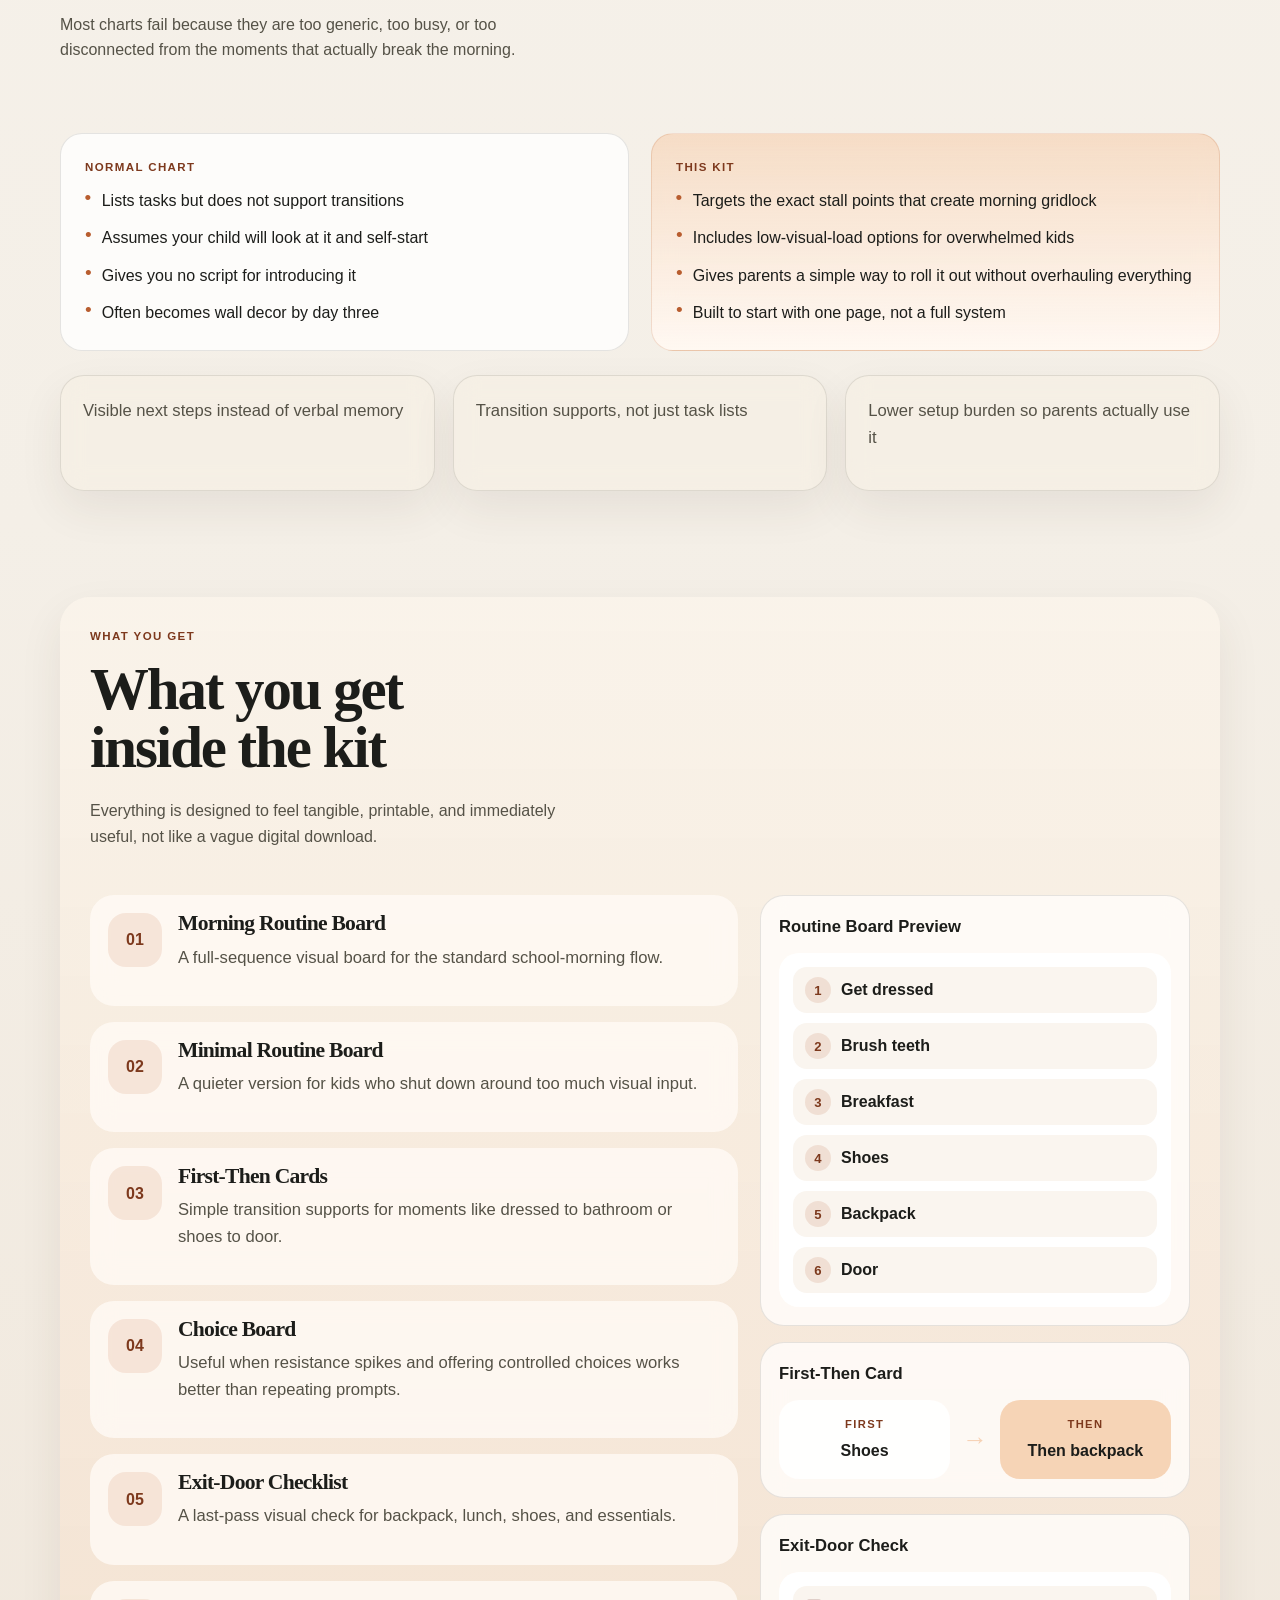
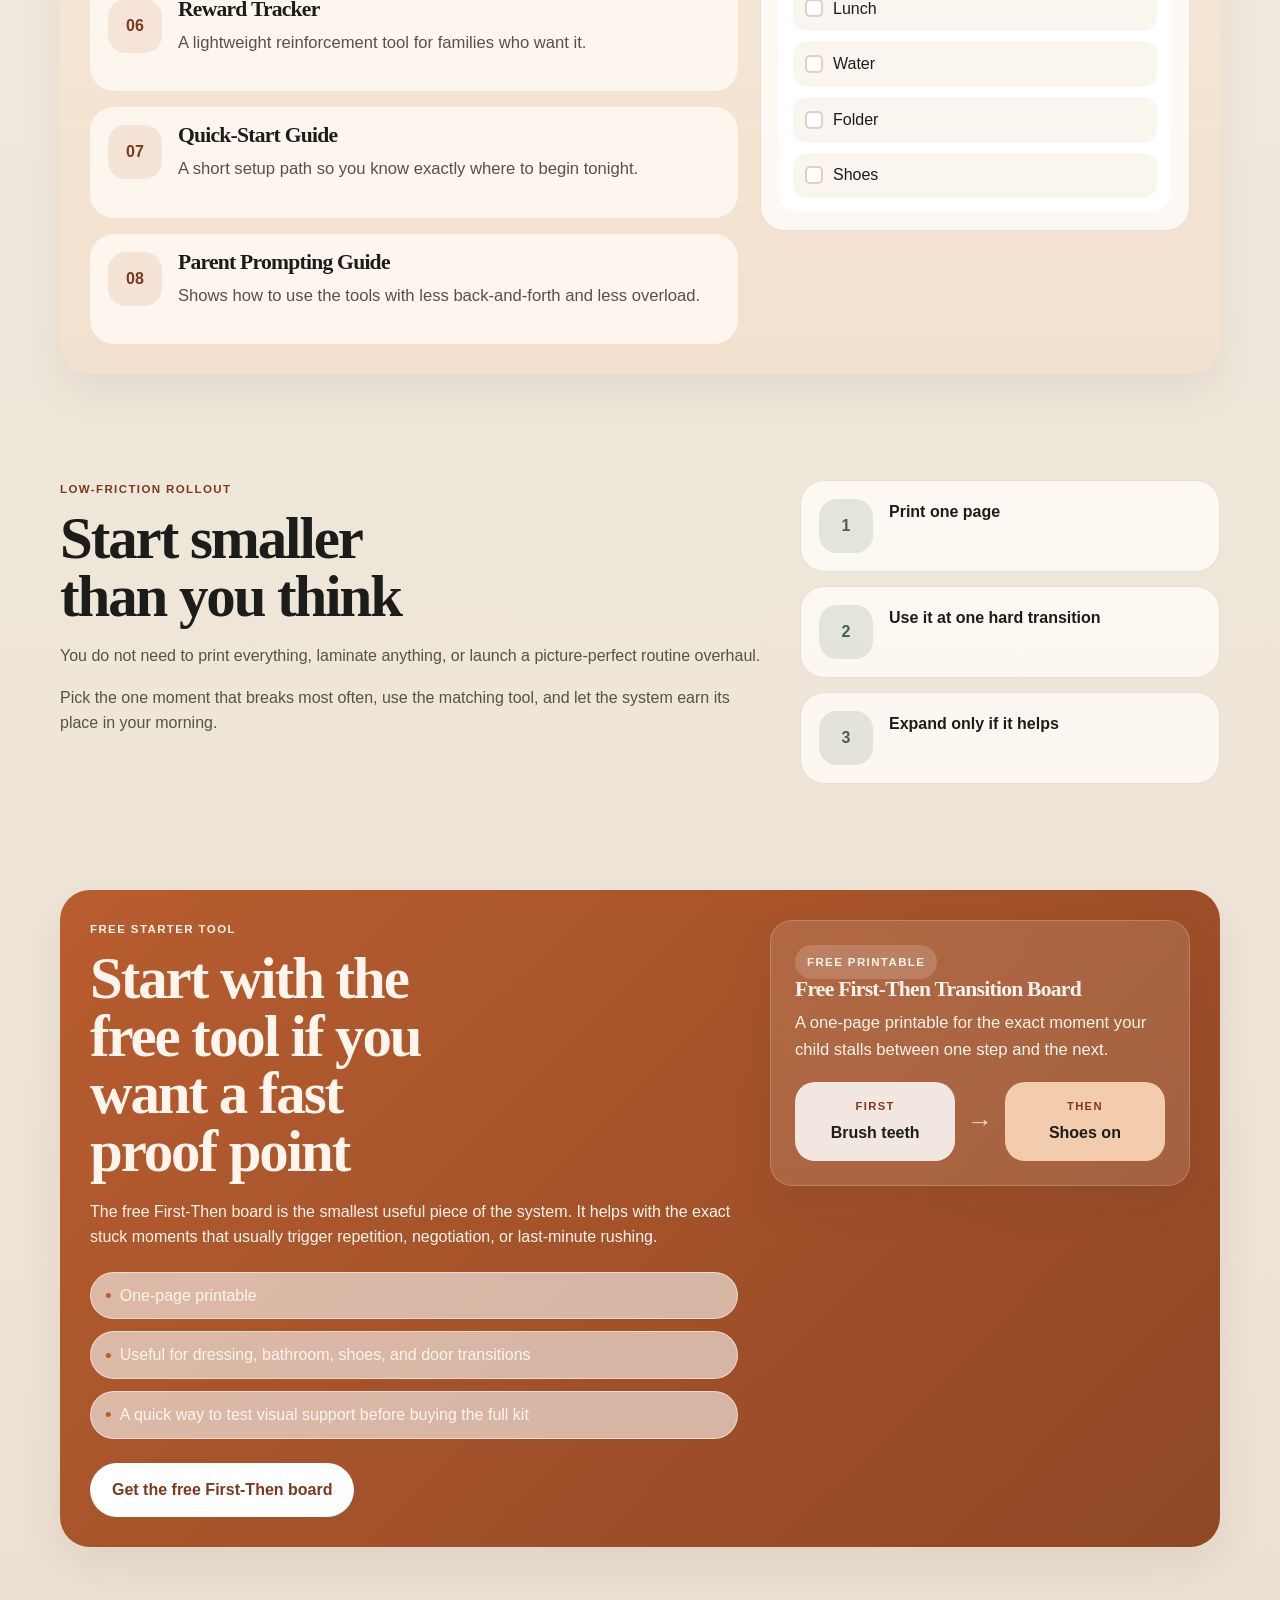
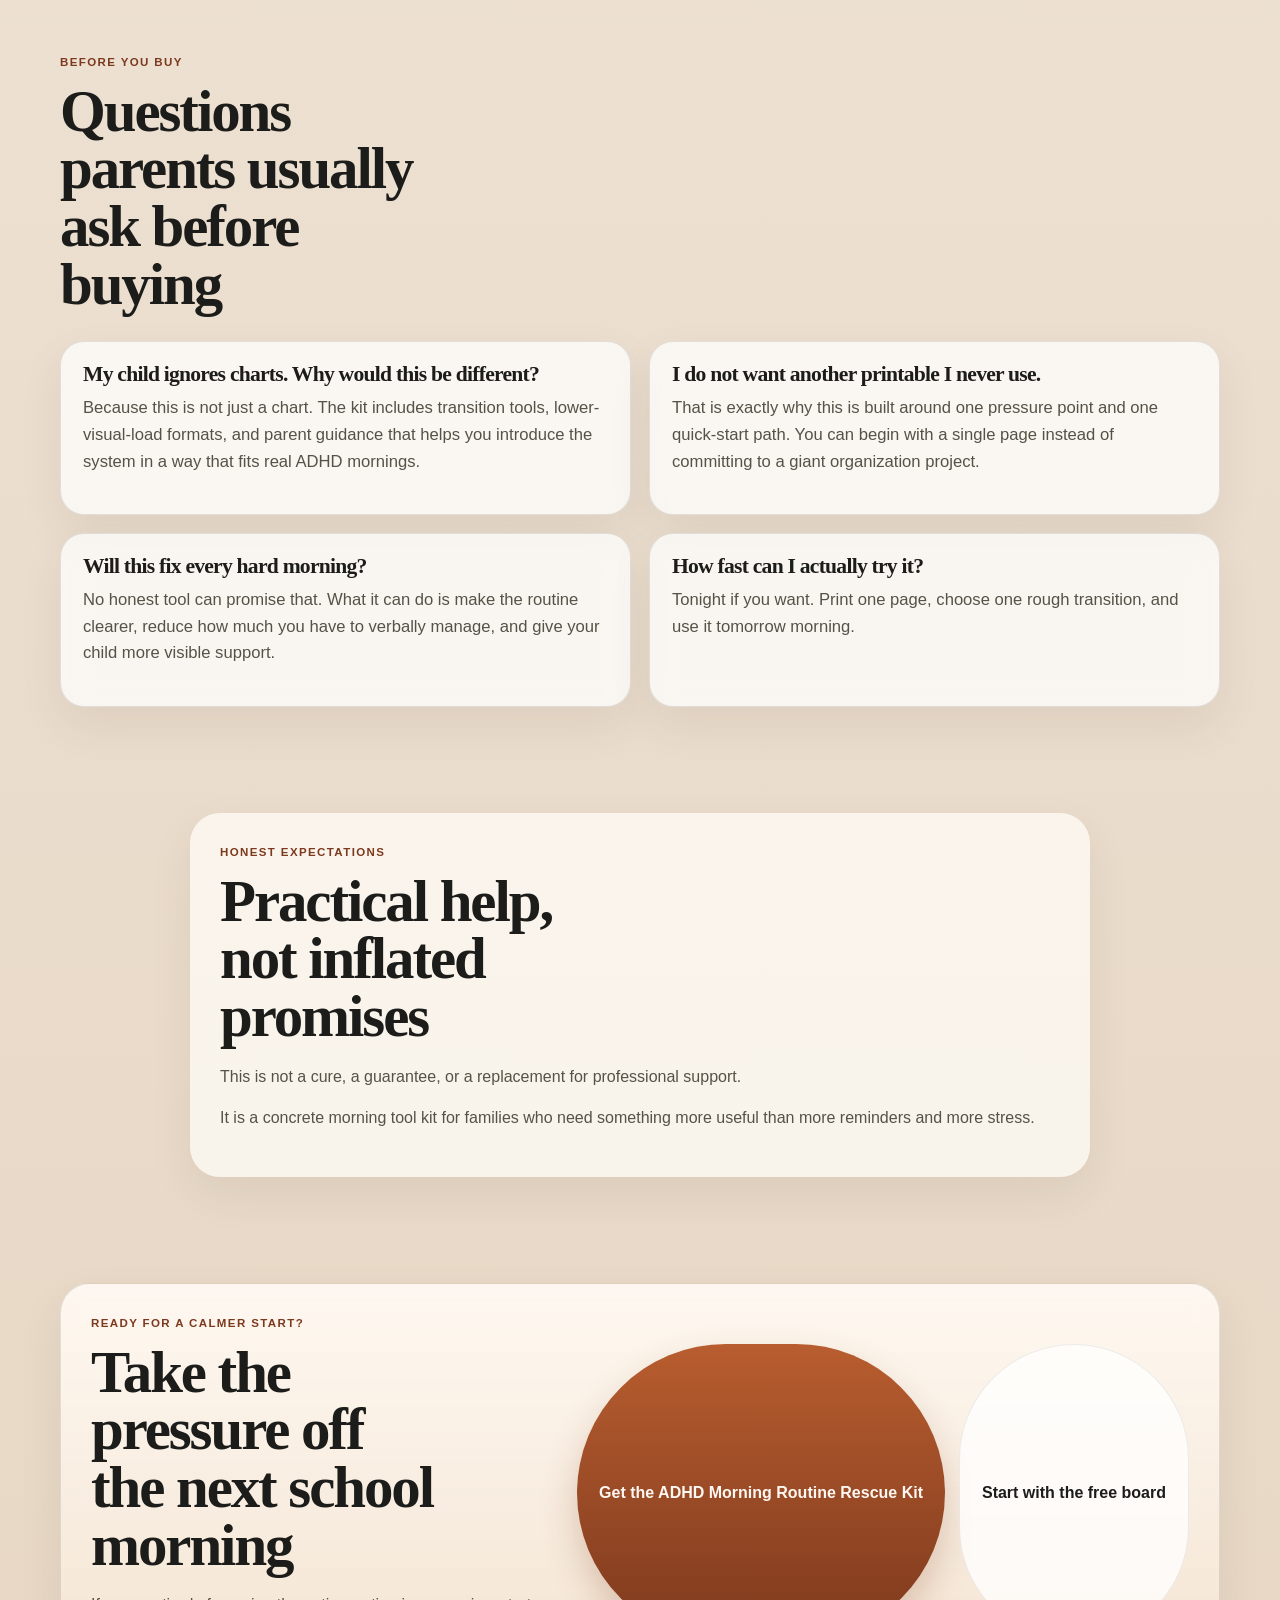
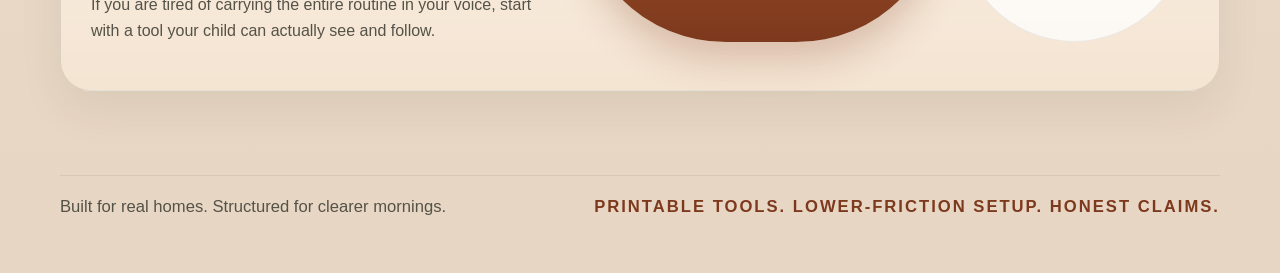
==== commit 24d1a80a: "WIP: pre-redesign snapshot" ====
--- a/index.html
+++ b/index.html
@@ -1,230 +1,412 @@
-<!DOCTYPE html>
+<!doctype html>
 <html lang="en">
-<head>
-    <meta charset="UTF-8">
-    <meta name="viewport" content="width=device-width, initial-scale=1.0">
-    <title>End Morning Battles: ADHD Morning Routine System</title>
-    <meta name="description" content="Science-based morning routine system for ADHD kids. Get out the door calmly in 20 minutes. $9 one-time purchase.">
-    <style>
-        * { margin: 0; padding: 0; box-sizing: border-box; }
-        body { font-family: -apple-system, BlinkMacSystemFont, 'Segoe UI', Roboto, sans-serif; line-height: 1.7; color: #333; background: #faf7f2; }
-        .container { max-width: 800px; margin: 0 auto; padding: 0 20px; }
-        
-        /* Hero */
-        .hero { text-align: center; padding: 80px 20px; background: #1a365d; color: white; }
-        .hero h1 { font-size: 2.5rem; margin-bottom: 20px; line-height: 1.2; }
-        .hero p { font-size: 1.25rem; margin-bottom: 30px; opacity: 0.95; max-width: 600px; margin-left: auto; margin-right: auto; }
-        .cta { display: inline-block; padding: 18px 40px; background: #f6e05e; color: #1a365d; text-decoration: none; border-radius: 8px; font-weight: 700; font-size: 1.1rem; transition: transform 0.2s; }
-        .cta:hover { transform: translateY(-2px); }
-        .social-proof { margin-top: 20px; font-size: 0.9rem; opacity: 0.9; }
-        
-        /* Sections */
-        .section { padding: 60px 20px; }
-        .section-alt { background: white; }
-        .section h2 { text-align: center; margin-bottom: 40px; color: #1a365d; font-size: 1.75rem; }
-        
-        /* Problem */
-        .problem-box { background: #fff3cd; border-left: 4px solid #f6ad55; padding: 25px; margin: 20px 0; border-radius: 0 8px 8px 0; }
-        
-        /* Benefits */
-        .benefits { max-width: 600px; margin: 0 auto; }
-        .benefits li { list-style: none; padding-left: 35px; position: relative; margin-bottom: 15px; font-size: 1.1rem; }
-        .benefits li::before { content: "✓"; position: absolute; left: 0; color: #48bb78; font-weight: bold; font-size: 1.2rem; }
-        
-        /* Features */
-        .feature-grid { display: grid; grid-template-columns: repeat(auto-fit, minmax(220px, 1fr)); gap: 25px; max-width: 800px; margin: 0 auto; }
-        .feature-card { background: #f7fafc; padding: 30px 20px; border-radius: 12px; text-align: center; border: 2px solid #e2e8f0; }
-        .feature-card h3 { color: #1a365d; margin-bottom: 10px; font-size: 1.1rem; }
-        .feature-card p { font-size: 0.95rem; color: #666; }
-        
-        /* Testimonials */
-        .testimonial-card { background: white; padding: 30px; border-radius: 12px; box-shadow: 0 4px 15px rgba(0,0,0,0.08); margin-bottom: 25px; }
-        .testimonial-card p { font-style: italic; margin-bottom: 15px; font-size: 1.05rem; }
-        .testimonial-card cite { font-style: normal; font-weight: 600; color: #1a365d; }
-        .stars { color: #f6e05e; margin-bottom: 10px; font-size: 1.2rem; }
-        
-        /* Email Capture */
-        .email-section { background: #1a365d; color: white; padding: 50px 20px; text-align: center; }
-        .email-section h2 { color: white; margin-bottom: 20px; }
-        .email-section p { margin-bottom: 25px; opacity: 0.9; }
-        .email-form { max-width: 400px; margin: 0 auto; display: flex; gap: 10px; }
-        .email-form input { flex: 1; padding: 15px; border: none; border-radius: 6px; font-size: 1rem; }
-        .email-form button { padding: 15px 25px; background: #f6e05e; color: #1a365d; border: none; border-radius: 6px; font-weight: 600; cursor: pointer; }
-        
-        /* Pricing */
-        .price { font-size: 3rem; font-weight: 700; color: #1a365d; text-align: center; margin: 20px 0; }
-        .guarantee { background: #f0fff4; border: 2px solid #48bb78; padding: 25px; border-radius: 12px; text-align: center; margin: 30px 0; }
-        .guarantee h3 { color: #1a365d; margin-bottom: 10px; }
-        
-        /* FAQ */
-        .faq-item { margin-bottom: 25px; }
-        .faq-item h4 { color: #1a365d; margin-bottom: 8px; font-size: 1.1rem; }
-        
-        /* Mobile */
-        @media (max-width: 600px) { 
-            .hero h1 { font-size: 1.8rem; } 
-            .hero p { font-size: 1.1rem; }
-            .email-form { flex-direction: column; }
-        }
-    </style>
-</head>
-<body>
-    <!-- Hero -->
-    <section class="hero">
-        <div class="container">
-            <h1>End Morning Battles with Your ADHD Child</h1>
-            <p>The science-based morning routine system that helps kids get ready calmly in 20 minutes — without yelling, bribing, or carrying them to the car in pajamas</p>
-            <a href="#buy" class="cta">Get the System ($9) →</a>
-            <p class="social-proof">⭐ Beta launch: Be the first to try this system</p>
-        </div>
-    </section>
-
-    <!-- Problem -->
-    <section class="section section-alt">
-        <div class="container">
-            <h2>Does This Sound Familiar?</h2>
-            <div class="problem-box">
-                <p><strong>7:30 AM.</strong> You need to leave in 20 minutes.</p>
-                <p>Your child is still in pajamas, hasn't brushed teeth, and is melting down because they can't find their shoes.</p>
-                <p>You're yelling. They're crying. Everyone's stressed.</p>
-                <p><strong>This isn't your fault.</strong> Most "routine charts" are designed for neurotypical kids. They don't work for ADHD brains.</p>
-            </div>
-        </div>
-    </section>
-
-    <!-- Benefits -->
-    <section class="section">
-        <div class="container">
-            <h2>What You'll Achieve</h2>
-            <ul class="benefits">
-                <li>Out the door in 20 minutes — consistently</li>
-                <li>No more morning yelling or power struggles</li>
-                <li>Kids cooperate willingly (even ask to check off boxes)</li>
-                <li>Designed specifically for how ADHD brains work</li>
-                <li>Laminate once, use every day for years</li>
-            </ul>
-        </div>
-    </section>
-
-    <!-- Features -->
-    <section class="section section-alt">
-        <div class="container">
-            <h2>What's Included</h2>
-            <div class="feature-grid">
-                <div class="feature-card">
-                    <h3>📋 A4 Wall Chart</h3>
-                    <p>6 chunked tasks designed for ADHD brains. Visual, clear, no clutter.</p>
+  <head>
+    <meta charset="UTF-8" />
+    <meta name="viewport" content="width=device-width, initial-scale=1.0" />
+    <title>Stop narrating every step of the morning | ADHD Morning Routine Rescue Kit</title>
+    <meta name="description" content="A printable visual routine kit that helps your child see what to do next, move through transitions with less friction, and rely less on you repeating the whole routine out loud." />
+    <link rel="stylesheet" href="./styles.css" />
+  </head>
+  <body data-variant="default">
+    
+  <section class="hero">
+    <div class="container hero__layout">
+      <div class="hero__copy">
+        <p class="announcement">Printable morning routine tools for parents of kids with ADHD</p>
+        <p class="eyebrow">ADHD Morning Routine Rescue Kit</p>
+        <h1>Stop narrating every step of the morning</h1>
+        <p class="lede">A printable visual routine kit that helps your child see what to do next, move through transitions with less friction, and rely less on you repeating the whole routine out loud.</p>
+        <div class="hero__actions">
+          <a class="button button--primary" href="https://gumroad.com/">Get the routine kit</a>
+          <a class="button button--secondary" href="#lead-magnet">Grab the free transition board</a>
+        </div>
+        <p class="support-line">Print tonight. Use tomorrow morning.</p>
+        <ul class="inline-points"><li>Built for ADHD and executive-function struggles</li><li>Low-prep printable system</li><li>Designed to reduce verbal overload</li></ul>
+      </div>
+      <aside class="hero-panel">
+        <div class="hero-panel__top">
+          <p class="hero-panel__kicker">What the parent gets</p>
+          <h2>A ready-to-print morning system</h2>
+          <p>Clear boards, transition tools, and parent guidance that help you run the same morning with less chasing, less repeating, and less last-minute chaos.</p>
+        </div>
+        <div class="hero-panel__mockup">
+          <div class="mockup-window">
+            <div class="mockup-window__bar">
+              <span></span><span></span><span></span>
+            </div>
+            <div class="mockup-window__body">
+              <div class="mockup-column">
+                <p class="mini-label">Morning board</p>
+                <div class="mockup-chip-list">
+                  <span>Get dressed</span>
+                  <span>Brush teeth</span>
+                  <span>Breakfast</span>
+                  <span>Shoes</span>
+                  <span>Backpack</span>
                 </div>
-                <div class="feature-card">
-                    <h3>⭐ Streak Tracker</h3>
-                    <p>Build momentum with visual progress. Kids love seeing their wins.</p>
+              </div>
+              <div class="mockup-column mockup-column--accent">
+                <p class="mini-label">Transition card</p>
+                <div class="mockup-transition">
+                  <strong>First shoes</strong>
+                  <small>Then backpack</small>
                 </div>
-                <div class="feature-card">
-                    <h3>📖 Parent Guide</h3>
-                    <p>Exact scripts for what to say. Troubleshooting for common battles.</p>
-                </div>
-                <div class="feature-card">
-                    <h3>🎁 Reward System</h3>
-                    <p>Built-in dopamine rewards. No sticker charts to buy.</p>
-                </div>
-            </div>
-        </div>
-    </section>
-
-    <!-- Testimonials -->
-    <section class="section">
-        <div class="container">
-            <h2>What Parents Are Saying</h2>
-            
-            <div class="testimonial-card">
-                <div class="stars">★★★★★</div>
-                <p>"We were spending 45 minutes on mornings. Constant yelling. After using this system, we're out the door in 20 minutes and my son actually asks to check off his boxes."</p>
-                <cite>— Sarah M., beta tester</cite>
-            </div>
-            
-            <div class="testimonial-card">
-                <div class="stars">★★★★★</div>
-                <p>"I've tried 5 different routine charts from Amazon. This is the first one designed specifically for ADHD brains. The 'first-then' approach actually works."</p>
-                <cite>— Michael T., beta tester</cite>
-            </div>
-            
-            <div class="testimonial-card">
-                <div class="stars">★★★★★</div>
-                <p>"The parent guide taught me I was making the 'too many steps' mistake. Once we chunked it down and used the scripts, mornings became peaceful."</p>
-                <cite>— Jennifer R., beta tester</cite>
-            </div>
-        </div>
-    </section>
-
-    <!-- Email Capture -->
-    <section class="email-section">
-        <div class="container">
-            <h2>Not Ready to Buy?</h2>
-            <p>Get our free "5-Day ADHD Morning Makeover" email course. One tip per day that actually works.</p>
-            <form class="email-form" action="#" method="POST">
-                <input type="email" placeholder="Enter your email" required>
-                <button type="submit">Send Me Free Tips</button>
-            </form>
-            <p style="font-size: 0.85rem; margin-top: 15px; opacity: 0.8;">No spam. Unsubscribe anytime.</p>
-        </div>
-    </section>
-
-    <!-- Pricing -->
-    <section class="section section-alt" id="buy">
-        <div class="container" style="text-align: center;">
-            <h2>Get the Complete System</h2>
-            <div class="price">$9</div>
-            <p style="margin-bottom: 25px;">One-time purchase. Instant PDF download.</p>
-            <a href="#" class="cta" style="font-size: 1.2rem; padding: 20px 50px;">Buy Now — Start Tomorrow</a>
-            
-            <div class="guarantee">
-                <h3>🛡️ 30-Day Money-Back Guarantee</h3>
-                <p>If this system doesn't reduce your morning battles, I'll refund every penny. No questions asked. Email me directly at bella@focusedfamily.co</p>
-            </div>
-        </div>
-    </section>
-
-    <!-- FAQ -->
-    <section class="section">
-        <div class="container">
-            <h2>Common Questions</h2>
-            
-            <div class="faq-item">
-                <h4>What age is this for?</h4>
-                <p>Designed for ages 4-10 with ADHD. Can work for older kids with modifications (included in parent guide).</p>
-            </div>
-            
-            <div class="faq-item">
-                <h4>How quickly will I see results?</h4>
-                <p>Most parents see improvement within 1 week. Full routine establishment takes 2-3 weeks of consistency.</p>
-            </div>
-            
-            <div class="faq-item">
-                <h4>Do I need to buy anything else?</h4>
-                <p>Just a printer and optionally a laminator (or use a page protector). Everything else is included.</p>
-            </div>
-            
-            <div class="faq-item">
-                <h4>Is this digital or physical?</h4>
-                <p>Digital PDF download. Print as many copies as you need for your household.</p>
-            </div>
-            
-            <div class="faq-item">
-                <h4>What if it doesn't work for my child?</h4>
-                <p>Full refund within 30 days, no questions. But also: the parent guide includes troubleshooting for 10 common scenarios.</p>
-            </div>
-        </div>
-    </section>
-
-    <!-- Final CTA -->
-    <section class="section" style="background: #1a365d; color: white; text-align: center;">
-        <div class="container">
-            <h2 style="color: white;">Ready for Calmer Mornings?</h2>
-            <p style="margin-bottom: 25px; opacity: 0.9;">Based on behavioral science research · 30-day guarantee</p>
-            <a href="#" class="cta" style="font-size: 1.2rem;">Get the System ($9) →</a>
-            <p style="margin-top: 20px; font-size: 0.9rem; opacity: 0.8;">30-day money-back guarantee</p>
-        </div>
-    </section>
-
-</body>
+              </div>
+            </div>
+          </div>
+        </div>
+        <ul class="check-list"><li>Visual routine board for the full morning</li><li>Minimal version for lower visual load</li><li>First-Then and choice supports for sticky moments</li><li>Exit-door checklist and parent prompting guide</li></ul>
+        <div class="hero-stats">
+          
+            <div class="hero-stat">
+              <strong>8</strong>
+              <span>core printable tools</span>
+            </div>
+            <div class="hero-stat">
+              <strong>1</strong>
+              <span>quick-start path</span>
+            </div>
+            <div class="hero-stat">
+              <strong>0</strong>
+              <span>complicated setup steps</span>
+            </div>
+        </div>
+        <div class="hero-panel__freebie">
+          <span class="badge">Free quick win</span>
+          <p><strong>Free First-Then Transition Board</strong> A one-page printable for the exact moment your child stalls between one step and the next.</p>
+        </div>
+      </aside>
+    </div>
+  </section>
+  <section class="section">
+    <div class="container story-grid">
+      <div>
+        <p class="section-tag">Why mornings spiral</p>
+        <h2>The morning gets heavy when you have to hold every step in your head</h2>
+        <p>You are not just getting your child ready. You are remembering the sequence, catching the delays, restarting the stalled moments, and trying not to snap before school even begins.</p><p>That is why generic advice rarely helps. The real problem is not motivation. The real problem is that the routine disappears unless you keep re-creating it out loud.</p>
+      </div>
+      <div class="loop-card">
+        <p class="loop-card__label">What the morning sounds like</p>
+        <ul class="loop-list"><li>Get dressed</li><li>No, socks first</li><li>Brush teeth</li><li>Backpack</li><li>Shoes</li><li>Where did the water bottle go?</li></ul>
+      </div>
+    </div>
+  </section>
+  <section class="section section--tint">
+    <div class="container">
+      <div class="section-heading section-heading--wide">
+        <p class="section-tag">What gets easier</p>
+        <h2>What changes when the routine becomes visible</h2>
+        <p>The goal is not a perfect morning. The goal is a morning that does not collapse the second you stop prompting.</p>
+      </div>
+      <div class="outcomes-grid">
+        
+          <article class="outcome-card">
+            <span class="outcome-card__icon">+</span>
+            <p>Your child can see the next step without waiting for a reminder</p>
+          </article>
+          <article class="outcome-card">
+            <span class="outcome-card__icon">+</span>
+            <p>Transitions feel clearer, shorter, and less emotionally charged</p>
+          </article>
+          <article class="outcome-card">
+            <span class="outcome-card__icon">+</span>
+            <p>You stop repeating the same directions on loop</p>
+          </article>
+          <article class="outcome-card">
+            <span class="outcome-card__icon">+</span>
+            <p>Independence has something concrete to attach to</p>
+          </article>
+          <article class="outcome-card">
+            <span class="outcome-card__icon">+</span>
+            <p>The routine feels easier to restart after derailments</p>
+          </article>
+          <article class="outcome-card">
+            <span class="outcome-card__icon">+</span>
+            <p>You get a calmer handoff at the door</p>
+          </article>
+      </div>
+    </div>
+  </section>
+  <section class="section">
+    <div class="container mechanism">
+      <div class="section-heading section-heading--wide">
+        <p class="section-tag">Why this is different</p>
+        <h2>Why this works better than a normal chart</h2>
+        <p>Most charts fail because they are too generic, too busy, or too disconnected from the moments that actually break the morning.</p>
+      </div>
+      <div class="mechanism__compare">
+        
+          <article class="compare-card">
+            <p class="compare-card__label">Normal chart</p>
+            <ul class="compare-list"><li>Lists tasks but does not support transitions</li><li>Assumes your child will look at it and self-start</li><li>Gives you no script for introducing it</li><li>Often becomes wall decor by day three</li></ul>
+          </article>
+          <article class="compare-card compare-card--accent">
+            <p class="compare-card__label">This kit</p>
+            <ul class="compare-list"><li>Targets the exact stall points that create morning gridlock</li><li>Includes low-visual-load options for overwhelmed kids</li><li>Gives parents a simple way to roll it out without overhauling everything</li><li>Built to start with one page, not a full system</li></ul>
+          </article>
+      </div>
+      <div class="principles">
+        
+          <article class="principle-card">
+            <p>Visible next steps instead of verbal memory</p>
+          </article>
+          <article class="principle-card">
+            <p>Transition supports, not just task lists</p>
+          </article>
+          <article class="principle-card">
+            <p>Lower setup burden so parents actually use it</p>
+          </article>
+      </div>
+    </div>
+  </section>
+  <section class="section section--warm">
+    <div class="container">
+      <div class="section-heading section-heading--wide">
+        <p class="section-tag">What you get</p>
+        <h2>What you get inside the kit</h2>
+        <p>Everything is designed to feel tangible, printable, and immediately useful, not like a vague digital download.</p>
+      </div>
+      <div class="kit-layout">
+        <div class="kit-list">
+          
+            <article class="kit-item">
+              <span class="kit-item__number">01</span>
+              <div>
+                <h3>Morning Routine Board</h3>
+                <p>A full-sequence visual board for the standard school-morning flow.</p>
+              </div>
+            </article>
+            <article class="kit-item">
+              <span class="kit-item__number">02</span>
+              <div>
+                <h3>Minimal Routine Board</h3>
+                <p>A quieter version for kids who shut down around too much visual input.</p>
+              </div>
+            </article>
+            <article class="kit-item">
+              <span class="kit-item__number">03</span>
+              <div>
+                <h3>First-Then Cards</h3>
+                <p>Simple transition supports for moments like dressed to bathroom or shoes to door.</p>
+              </div>
+            </article>
+            <article class="kit-item">
+              <span class="kit-item__number">04</span>
+              <div>
+                <h3>Choice Board</h3>
+                <p>Useful when resistance spikes and offering controlled choices works better than repeating prompts.</p>
+              </div>
+            </article>
+            <article class="kit-item">
+              <span class="kit-item__number">05</span>
+              <div>
+                <h3>Exit-Door Checklist</h3>
+                <p>A last-pass visual check for backpack, lunch, shoes, and essentials.</p>
+              </div>
+            </article>
+            <article class="kit-item">
+              <span class="kit-item__number">06</span>
+              <div>
+                <h3>Reward Tracker</h3>
+                <p>A lightweight reinforcement tool for families who want it.</p>
+              </div>
+            </article>
+            <article class="kit-item">
+              <span class="kit-item__number">07</span>
+              <div>
+                <h3>Quick-Start Guide</h3>
+                <p>A short setup path so you know exactly where to begin tonight.</p>
+              </div>
+            </article>
+            <article class="kit-item">
+              <span class="kit-item__number">08</span>
+              <div>
+                <h3>Parent Prompting Guide</h3>
+                <p>Shows how to use the tools with less back-and-forth and less overload.</p>
+              </div>
+            </article>
+        </div>
+        <div class="preview-stack">
+          
+    <article class="preview-card">
+      <p class="preview-card__title">Routine Board Preview</p>
+      <div class="board-sheet">
+        
+          <div class="board-sheet__step">
+            <span>1</span>
+            <strong>Get dressed</strong>
+          </div>
+          <div class="board-sheet__step">
+            <span>2</span>
+            <strong>Brush teeth</strong>
+          </div>
+          <div class="board-sheet__step">
+            <span>3</span>
+            <strong>Breakfast</strong>
+          </div>
+          <div class="board-sheet__step">
+            <span>4</span>
+            <strong>Shoes</strong>
+          </div>
+          <div class="board-sheet__step">
+            <span>5</span>
+            <strong>Backpack</strong>
+          </div>
+          <div class="board-sheet__step">
+            <span>6</span>
+            <strong>Door</strong>
+          </div>
+      </div>
+    </article>
+      <article class="preview-card preview-card--transition">
+        <p class="preview-card__title">First-Then Card</p>
+        <div class="transition-card">
+          <div class="transition-card__block">
+            <span>First</span>
+            <strong>Shoes</strong>
+          </div>
+          <div class="transition-card__arrow">→</div>
+          <div class="transition-card__block transition-card__block--accent">
+            <span>Then</span>
+            <strong>Then backpack</strong>
+          </div>
+        </div>
+      </article>
+      <article class="preview-card">
+        <p class="preview-card__title">Exit-Door Check</p>
+        <div class="check-sheet">
+          
+            <div class="check-sheet__row">
+              <span class="check-sheet__box"></span>
+              <span>Lunch</span>
+            </div>
+            <div class="check-sheet__row">
+              <span class="check-sheet__box"></span>
+              <span>Water</span>
+            </div>
+            <div class="check-sheet__row">
+              <span class="check-sheet__box"></span>
+              <span>Folder</span>
+            </div>
+            <div class="check-sheet__row">
+              <span class="check-sheet__box"></span>
+              <span>Shoes</span>
+            </div>
+        </div>
+      </article>
+        </div>
+      </div>
+    </div>
+  </section>
+  <section class="section">
+    <div class="container process">
+      <div>
+        <p class="section-tag">Low-friction rollout</p>
+        <h2>Start smaller than you think</h2>
+        <p>You do not need to print everything, laminate anything, or launch a picture-perfect routine overhaul.</p><p>Pick the one moment that breaks most often, use the matching tool, and let the system earn its place in your morning.</p>
+      </div>
+      <ol class="steps">
+        
+          <li>
+            <span class="steps__index">1</span>
+            <div>
+              <strong>Print one page</strong>
+            </div>
+          </li>
+          <li>
+            <span class="steps__index">2</span>
+            <div>
+              <strong>Use it at one hard transition</strong>
+            </div>
+          </li>
+          <li>
+            <span class="steps__index">3</span>
+            <div>
+              <strong>Expand only if it helps</strong>
+            </div>
+          </li>
+      </ol>
+    </div>
+  </section>
+  <section class="section section--accent" id="lead-magnet">
+    <div class="container lead">
+      <div class="lead__copy">
+        <p class="section-tag">Free starter tool</p>
+        <h2>Start with the free tool if you want a fast proof point</h2>
+        <p>The free First-Then board is the smallest useful piece of the system. It helps with the exact stuck moments that usually trigger repetition, negotiation, or last-minute rushing.</p>
+        <ul class="promo-list"><li>One-page printable</li><li>Useful for dressing, bathroom, shoes, and door transitions</li><li>A quick way to test visual support before buying the full kit</li></ul>
+        <a class="button button--light" href="https://gumroad.com/">Get the free First-Then board</a>
+      </div>
+      <div class="lead__card">
+        <span class="badge badge--light">Free printable</span>
+        <h3>Free First-Then Transition Board</h3>
+        <p>A one-page printable for the exact moment your child stalls between one step and the next.</p>
+        <div class="transition-card transition-card--large">
+          <div class="transition-card__block">
+            <span>First</span>
+            <strong>Brush teeth</strong>
+          </div>
+          <div class="transition-card__arrow">→</div>
+          <div class="transition-card__block transition-card__block--accent">
+            <span>Then</span>
+            <strong>Shoes on</strong>
+          </div>
+        </div>
+      </div>
+    </div>
+  </section>
+  <section class="section">
+    <div class="container">
+      <div class="section-heading">
+        <p class="section-tag">Before you buy</p>
+        <h2>Questions parents usually ask before buying</h2>
+      </div>
+      <div class="faq-grid">
+        
+          <article class="faq-card">
+            <h3>My child ignores charts. Why would this be different?</h3>
+            <p>Because this is not just a chart. The kit includes transition tools, lower-visual-load formats, and parent guidance that helps you introduce the system in a way that fits real ADHD mornings.</p>
+          </article>
+          <article class="faq-card">
+            <h3>I do not want another printable I never use.</h3>
+            <p>That is exactly why this is built around one pressure point and one quick-start path. You can begin with a single page instead of committing to a giant organization project.</p>
+          </article>
+          <article class="faq-card">
+            <h3>Will this fix every hard morning?</h3>
+            <p>No honest tool can promise that. What it can do is make the routine clearer, reduce how much you have to verbally manage, and give your child more visible support.</p>
+          </article>
+          <article class="faq-card">
+            <h3>How fast can I actually try it?</h3>
+            <p>Tonight if you want. Print one page, choose one rough transition, and use it tomorrow morning.</p>
+          </article>
+      </div>
+    </div>
+  </section>
+  <section class="section section--quiet">
+    <div class="container narrow">
+      <p class="section-tag">Honest expectations</p>
+      <h2>Practical help, not inflated promises</h2>
+      <p>This is not a cure, a guarantee, or a replacement for professional support.</p><p>It is a concrete morning tool kit for families who need something more useful than more reminders and more stress.</p>
+    </div>
+  </section>
+  <section class="section final-cta">
+    <div class="container final-cta__box">
+      <div>
+        <p class="section-tag">Ready for a calmer start?</p>
+        <h2>Take the pressure off the next school morning</h2>
+        <p>If you are tired of carrying the entire routine in your voice, start with a tool your child can actually see and follow.</p>
+      </div>
+      <div class="final-cta__actions">
+        <a class="button button--primary" href="https://gumroad.com/">Get the ADHD Morning Routine Rescue Kit</a>
+        <a class="button button--ghost" href="https://gumroad.com/">Start with the free board</a>
+      </div>
+    </div>
+  </section>
+  <footer class="footer">
+    <div class="container footer__inner">
+      <p>Built for real homes. Structured for clearer mornings.</p>
+      <p class="footer__meta">Printable tools. Lower-friction setup. Honest claims.</p>
+    </div>
+  </footer>
+  </body>
 </html>
--- a/styles.css
+++ b/styles.css
@@ -0,0 +1,846 @@
+:root {
+  --bg: #f4efe7;
+  --bg-deep: #e7d6c3;
+  --surface: rgba(255, 251, 246, 0.88);
+  --surface-strong: #fffdf9;
+  --surface-soft: #f7efe4;
+  --surface-accent: #f3e1d1;
+  --ink: #1c1d1a;
+  --ink-soft: #555247;
+  --line: rgba(28, 29, 26, 0.11);
+  --line-strong: rgba(28, 29, 26, 0.18);
+  --accent: #b85d2f;
+  --accent-deep: #7d391d;
+  --accent-soft: #f6d2b4;
+  --green: #6f8571;
+  --shadow: 0 28px 80px rgba(68, 49, 34, 0.14);
+  --shadow-soft: 0 18px 44px rgba(68, 49, 34, 0.08);
+  --radius: 30px;
+  --radius-sm: 22px;
+  --container: 1160px;
+}
+
+* {
+  box-sizing: border-box;
+}
+
+html {
+  scroll-behavior: smooth;
+}
+
+body {
+  margin: 0;
+  color: var(--ink);
+  font-family: "Avenir Next", "Segoe UI", sans-serif;
+  line-height: 1.6;
+  background:
+    radial-gradient(circle at top left, rgba(184, 93, 47, 0.17), transparent 28%),
+    radial-gradient(circle at 85% 15%, rgba(111, 133, 113, 0.18), transparent 20%),
+    linear-gradient(180deg, #fcf8f2 0%, var(--bg) 45%, var(--bg-deep) 100%);
+}
+
+a {
+  color: inherit;
+  text-decoration: none;
+}
+
+h1,
+h2,
+h3,
+p,
+ul,
+ol {
+  margin-top: 0;
+}
+
+h1,
+h2,
+h3 {
+  font-family: "Iowan Old Style", Georgia, serif;
+  letter-spacing: -0.035em;
+  line-height: 0.98;
+}
+
+h1 {
+  font-size: clamp(3.6rem, 8vw, 6.5rem);
+  max-width: 10ch;
+  margin-bottom: 18px;
+}
+
+h2 {
+  font-size: clamp(2.3rem, 4.6vw, 4rem);
+  max-width: 12ch;
+  margin-bottom: 18px;
+}
+
+h3 {
+  font-size: 1.35rem;
+  margin-bottom: 10px;
+}
+
+p {
+  color: var(--ink-soft);
+}
+
+.container {
+  width: min(calc(100% - 2rem), var(--container));
+  margin: 0 auto;
+}
+
+.hero,
+.section {
+  position: relative;
+}
+
+.hero {
+  padding: 32px 0 74px;
+}
+
+.section {
+  padding: 34px 0 72px;
+}
+
+.section--tint .container,
+.section--warm .container,
+.section--accent .container,
+.section--quiet .container,
+.final-cta__box {
+  border-radius: var(--radius);
+  box-shadow: var(--shadow-soft);
+}
+
+.announcement,
+.eyebrow,
+.section-tag,
+.badge,
+.hero-panel__kicker,
+.mini-label,
+.loop-card__label,
+.compare-card__label,
+.footer__meta {
+  text-transform: uppercase;
+  letter-spacing: 0.12em;
+  font-size: 0.72rem;
+  font-weight: 800;
+}
+
+.announcement {
+  display: inline-flex;
+  align-items: center;
+  gap: 10px;
+  padding: 9px 14px;
+  border-radius: 999px;
+  border: 1px solid rgba(255, 255, 255, 0.72);
+  background: rgba(255, 255, 255, 0.7);
+  color: var(--accent-deep);
+  margin-bottom: 18px;
+}
+
+.announcement::before {
+  content: "";
+  width: 9px;
+  height: 9px;
+  border-radius: 999px;
+  background: var(--accent);
+  box-shadow: 0 0 0 5px rgba(184, 93, 47, 0.12);
+}
+
+.eyebrow,
+.section-tag,
+.hero-panel__kicker,
+.loop-card__label,
+.compare-card__label,
+.footer__meta {
+  color: var(--accent-deep);
+}
+
+.lede,
+.support-line,
+.hero-panel p,
+.lead__card p,
+.faq-card p,
+.kit-item p,
+.preview-card p,
+.principle-card p,
+.outcome-card p,
+.footer p {
+  font-size: 1.04rem;
+}
+
+.hero__layout,
+.story-grid,
+.process,
+.lead {
+  display: grid;
+  gap: 32px;
+}
+
+.hero__layout {
+  grid-template-columns: minmax(0, 1.05fr) minmax(340px, 460px);
+  align-items: start;
+}
+
+.hero__copy {
+  padding-top: 20px;
+}
+
+.hero__actions,
+.final-cta__actions {
+  display: flex;
+  flex-wrap: wrap;
+  gap: 14px;
+  margin: 30px 0 18px;
+}
+
+.button {
+  display: inline-flex;
+  align-items: center;
+  justify-content: center;
+  min-height: 54px;
+  padding: 0 22px;
+  border-radius: 999px;
+  font-weight: 800;
+  transition: transform 150ms ease, box-shadow 150ms ease, background 150ms ease;
+}
+
+.button:hover {
+  transform: translateY(-1px);
+}
+
+.button--primary {
+  color: #fff8f2;
+  background: linear-gradient(180deg, var(--accent) 0%, var(--accent-deep) 100%);
+  box-shadow: 0 18px 36px rgba(125, 57, 29, 0.24);
+}
+
+.button--secondary,
+.button--ghost {
+  background: rgba(255, 255, 255, 0.76);
+  border: 1px solid rgba(28, 29, 26, 0.08);
+}
+
+.button--light {
+  color: var(--accent-deep);
+  background: #fff;
+}
+
+.inline-points,
+.check-list,
+.loop-list,
+.compare-list,
+.promo-list {
+  list-style: none;
+  padding: 0;
+  margin: 0;
+}
+
+.inline-points {
+  display: flex;
+  flex-wrap: wrap;
+  gap: 12px;
+}
+
+.inline-points li,
+.promo-list li {
+  display: inline-flex;
+  align-items: center;
+  gap: 8px;
+  padding: 10px 14px;
+  border-radius: 999px;
+  background: rgba(255, 255, 255, 0.58);
+  border: 1px solid rgba(255, 255, 255, 0.5);
+}
+
+.inline-points li::before,
+.check-list li::before,
+.loop-list li::before,
+.compare-list li::before,
+.promo-list li::before {
+  content: "•";
+  color: var(--accent);
+  font-size: 1.2rem;
+  line-height: 1;
+}
+
+.hero-panel,
+.loop-card,
+.compare-card,
+.kit-item,
+.preview-card,
+.lead__card,
+.faq-card,
+.principle-card,
+.outcome-card,
+.final-cta__box {
+  backdrop-filter: blur(12px);
+}
+
+.hero-panel {
+  padding: 26px;
+  border-radius: var(--radius);
+  background: linear-gradient(180deg, rgba(255, 255, 255, 0.93) 0%, rgba(255, 249, 243, 0.97) 100%);
+  border: 1px solid rgba(255, 255, 255, 0.84);
+  box-shadow: var(--shadow);
+}
+
+.hero-panel__top p:last-child,
+.section-heading p:last-child {
+  max-width: 58ch;
+}
+
+.hero-panel__mockup,
+.hero-panel__freebie,
+.loop-card,
+.compare-card,
+.principle-card,
+.preview-card,
+.lead__card,
+.faq-card,
+.final-cta__box {
+  border: 1px solid var(--line);
+}
+
+.mockup-window {
+  overflow: hidden;
+  border-radius: 24px;
+  background: #fff;
+  border: 1px solid rgba(28, 29, 26, 0.08);
+  box-shadow: inset 0 1px 0 rgba(255, 255, 255, 0.8);
+}
+
+.mockup-window__bar {
+  display: flex;
+  gap: 6px;
+  padding: 12px 14px;
+  background: #f6efe8;
+}
+
+.mockup-window__bar span {
+  width: 10px;
+  height: 10px;
+  border-radius: 999px;
+  background: rgba(125, 57, 29, 0.3);
+}
+
+.mockup-window__body {
+  display: grid;
+  grid-template-columns: 1.2fr 0.95fr;
+  gap: 12px;
+  padding: 16px;
+}
+
+.mockup-column {
+  padding: 14px;
+  border-radius: 20px;
+  background: #fbf7f2;
+}
+
+.mockup-column--accent {
+  background: #f6e3d1;
+}
+
+.mini-label {
+  margin-bottom: 10px;
+}
+
+.mockup-chip-list {
+  display: flex;
+  flex-wrap: wrap;
+  gap: 8px;
+}
+
+.mockup-chip-list span,
+.mockup-transition {
+  border-radius: 16px;
+  background: #fff;
+  border: 1px solid rgba(28, 29, 26, 0.08);
+}
+
+.mockup-chip-list span {
+  padding: 8px 10px;
+  font-size: 0.92rem;
+  color: var(--ink);
+}
+
+.mockup-transition {
+  display: grid;
+  gap: 6px;
+  padding: 14px;
+}
+
+.check-list {
+  display: grid;
+  gap: 10px;
+  margin-top: 18px;
+}
+
+.check-list li,
+.compare-list li,
+.loop-list li {
+  display: flex;
+  gap: 10px;
+  align-items: flex-start;
+}
+
+.hero-stats {
+  display: grid;
+  grid-template-columns: repeat(3, minmax(0, 1fr));
+  gap: 12px;
+  margin-top: 20px;
+}
+
+.hero-stat {
+  padding: 14px;
+  border-radius: 20px;
+  background: rgba(243, 225, 209, 0.62);
+  text-align: center;
+}
+
+.hero-stat strong {
+  display: block;
+  font-size: 1.7rem;
+  color: var(--accent-deep);
+}
+
+.hero-stat span {
+  display: block;
+  font-size: 0.86rem;
+  color: var(--ink-soft);
+}
+
+.hero-panel__freebie {
+  margin-top: 18px;
+  padding: 16px;
+  border-radius: 22px;
+  background: rgba(255, 255, 255, 0.6);
+}
+
+.story-grid,
+.process,
+.lead {
+  grid-template-columns: minmax(0, 1fr) minmax(280px, 420px);
+  align-items: start;
+}
+
+.loop-card,
+.lead__card {
+  padding: 24px;
+  border-radius: var(--radius-sm);
+  background: linear-gradient(180deg, rgba(255, 255, 255, 0.92) 0%, rgba(247, 239, 228, 0.96) 100%);
+  box-shadow: var(--shadow-soft);
+}
+
+.loop-list {
+  display: grid;
+  gap: 12px;
+  margin-top: 18px;
+}
+
+.section--tint .container,
+.section--warm .container,
+.section--accent .container,
+.section--quiet .container {
+  padding: 30px;
+}
+
+.section--tint .container {
+  background: linear-gradient(180deg, rgba(255, 250, 245, 0.74) 0%, rgba(245, 235, 222, 0.92) 100%);
+}
+
+.section--warm .container {
+  background: linear-gradient(180deg, rgba(250, 243, 234, 0.9) 0%, rgba(242, 224, 205, 0.98) 100%);
+}
+
+.section--accent .container {
+  background: linear-gradient(135deg, #b85d2f 0%, #8f4725 100%);
+  color: #fff5ec;
+}
+
+.section--accent .section-tag,
+.section--accent h2,
+.section--accent p,
+.section--accent li,
+.section--accent h3,
+.section--accent .badge--light {
+  color: inherit;
+}
+
+.section--accent .lead__card {
+  background: rgba(255, 248, 240, 0.12);
+  border-color: rgba(255, 255, 255, 0.2);
+}
+
+.section--quiet .container {
+  background: rgba(255, 252, 247, 0.74);
+}
+
+.section-heading {
+  margin-bottom: 28px;
+}
+
+.section-heading--wide {
+  display: grid;
+  gap: 4px;
+  margin-bottom: 30px;
+}
+
+.outcomes-grid,
+.faq-grid,
+.principles {
+  display: grid;
+  gap: 18px;
+}
+
+.outcomes-grid {
+  grid-template-columns: repeat(3, minmax(0, 1fr));
+}
+
+.outcome-card,
+.principle-card,
+.faq-card {
+  padding: 22px;
+  border-radius: 24px;
+  background: rgba(255, 255, 255, 0.72);
+  box-shadow: var(--shadow-soft);
+}
+
+.outcome-card__icon {
+  display: inline-flex;
+  width: 34px;
+  height: 34px;
+  align-items: center;
+  justify-content: center;
+  border-radius: 999px;
+  background: rgba(184, 93, 47, 0.12);
+  color: var(--accent-deep);
+  font-weight: 800;
+  margin-bottom: 12px;
+}
+
+.mechanism {
+  display: grid;
+  gap: 24px;
+}
+
+.mechanism__compare,
+.kit-layout {
+  display: grid;
+  gap: 22px;
+}
+
+.mechanism__compare {
+  grid-template-columns: repeat(2, minmax(0, 1fr));
+}
+
+.compare-card {
+  padding: 24px;
+  border-radius: var(--radius-sm);
+  background: rgba(255, 255, 255, 0.78);
+}
+
+.compare-card--accent {
+  background: linear-gradient(180deg, rgba(246, 210, 180, 0.65) 0%, rgba(255, 248, 242, 0.96) 100%);
+  border-color: rgba(184, 93, 47, 0.18);
+}
+
+.compare-list {
+  display: grid;
+  gap: 12px;
+}
+
+.principles {
+  grid-template-columns: repeat(3, minmax(0, 1fr));
+}
+
+.principle-card {
+  background: rgba(247, 239, 228, 0.58);
+}
+
+.kit-layout {
+  grid-template-columns: minmax(0, 1.05fr) minmax(320px, 430px);
+  align-items: start;
+}
+
+.kit-list {
+  display: grid;
+  gap: 16px;
+}
+
+.kit-item {
+  display: grid;
+  grid-template-columns: 54px minmax(0, 1fr);
+  gap: 16px;
+  padding: 18px;
+  border-radius: 24px;
+  background: rgba(255, 251, 246, 0.8);
+}
+
+.kit-item__number {
+  display: inline-flex;
+  width: 54px;
+  height: 54px;
+  align-items: center;
+  justify-content: center;
+  border-radius: 18px;
+  background: rgba(184, 93, 47, 0.12);
+  color: var(--accent-deep);
+  font-weight: 800;
+}
+
+.preview-stack {
+  display: grid;
+  gap: 16px;
+}
+
+.preview-card {
+  padding: 18px;
+  border-radius: 24px;
+  background: rgba(255, 253, 250, 0.82);
+}
+
+.preview-card__title {
+  color: var(--ink);
+  font-weight: 800;
+  margin-bottom: 12px;
+}
+
+.board-sheet,
+.check-sheet {
+  display: grid;
+  gap: 10px;
+  padding: 14px;
+  border-radius: 20px;
+  background: #fff;
+}
+
+.board-sheet__step,
+.check-sheet__row {
+  display: flex;
+  align-items: center;
+  gap: 10px;
+  padding: 10px 12px;
+  border-radius: 14px;
+  background: #faf5ef;
+}
+
+.board-sheet__step span {
+  display: inline-flex;
+  width: 26px;
+  height: 26px;
+  align-items: center;
+  justify-content: center;
+  border-radius: 999px;
+  background: rgba(184, 93, 47, 0.14);
+  color: var(--accent-deep);
+  font-size: 0.82rem;
+  font-weight: 800;
+}
+
+.check-sheet__box {
+  width: 18px;
+  height: 18px;
+  border-radius: 5px;
+  border: 2px solid rgba(125, 57, 29, 0.24);
+  background: #fff;
+}
+
+.transition-card {
+  display: grid;
+  grid-template-columns: minmax(0, 1fr) auto minmax(0, 1fr);
+  gap: 12px;
+  align-items: center;
+}
+
+.transition-card--large {
+  margin-top: 18px;
+}
+
+.transition-card__block {
+  display: grid;
+  gap: 4px;
+  padding: 16px;
+  border-radius: 20px;
+  background: rgba(255, 255, 255, 0.84);
+  text-align: center;
+}
+
+.transition-card__block span {
+  text-transform: uppercase;
+  letter-spacing: 0.12em;
+  font-size: 0.7rem;
+  font-weight: 800;
+  color: var(--accent-deep);
+}
+
+.transition-card__block strong {
+  color: var(--ink);
+}
+
+.transition-card__block--accent {
+  background: rgba(246, 210, 180, 0.95);
+}
+
+.transition-card__arrow {
+  font-size: 1.6rem;
+  color: var(--accent-soft);
+}
+
+.steps {
+  list-style: none;
+  padding: 0;
+  margin: 0;
+  display: grid;
+  gap: 14px;
+}
+
+.steps li {
+  display: grid;
+  grid-template-columns: 54px minmax(0, 1fr);
+  gap: 16px;
+  padding: 18px;
+  border-radius: 24px;
+  background: rgba(255, 252, 247, 0.82);
+  border: 1px solid var(--line);
+}
+
+.steps__index {
+  display: inline-flex;
+  width: 54px;
+  height: 54px;
+  align-items: center;
+  justify-content: center;
+  border-radius: 18px;
+  background: rgba(111, 133, 113, 0.18);
+  color: #47604a;
+  font-weight: 800;
+}
+
+.badge {
+  display: inline-flex;
+  align-items: center;
+  padding: 8px 12px;
+  border-radius: 999px;
+  background: rgba(184, 93, 47, 0.12);
+  color: var(--accent-deep);
+}
+
+.badge--light {
+  background: rgba(255, 255, 255, 0.16);
+}
+
+.promo-list {
+  display: grid;
+  gap: 12px;
+  margin: 22px 0 24px;
+}
+
+.faq-grid {
+  grid-template-columns: repeat(2, minmax(0, 1fr));
+}
+
+.narrow {
+  max-width: 900px;
+}
+
+.final-cta {
+  padding-bottom: 84px;
+}
+
+.final-cta__box {
+  display: grid;
+  grid-template-columns: minmax(0, 1fr) auto;
+  gap: 24px;
+  padding: 30px;
+  background: linear-gradient(180deg, rgba(255, 250, 244, 0.92) 0%, rgba(244, 228, 210, 0.98) 100%);
+}
+
+.footer {
+  padding: 0 0 36px;
+}
+
+.footer__inner {
+  display: flex;
+  justify-content: space-between;
+  gap: 18px;
+  border-top: 1px solid rgba(28, 29, 26, 0.08);
+  padding-top: 18px;
+}
+
+@media (max-width: 980px) {
+  .hero__layout,
+  .story-grid,
+  .process,
+  .lead,
+  .kit-layout,
+  .final-cta__box {
+    grid-template-columns: 1fr;
+  }
+
+  .outcomes-grid,
+  .mechanism__compare,
+  .principles,
+  .faq-grid {
+    grid-template-columns: 1fr;
+  }
+
+  .hero__copy {
+    padding-top: 0;
+  }
+}
+
+@media (max-width: 720px) {
+  body {
+    background:
+      radial-gradient(circle at top left, rgba(184, 93, 47, 0.16), transparent 36%),
+      linear-gradient(180deg, #fcf8f2 0%, var(--bg) 52%, var(--bg-deep) 100%);
+  }
+
+  .hero,
+  .section {
+    padding: 20px 0 54px;
+  }
+
+  .section--tint .container,
+  .section--warm .container,
+  .section--accent .container,
+  .section--quiet .container,
+  .final-cta__box {
+    padding: 22px;
+  }
+
+  h1 {
+    font-size: clamp(2.9rem, 13vw, 4.5rem);
+  }
+
+  h2 {
+    font-size: clamp(2rem, 10vw, 3rem);
+    max-width: none;
+  }
+
+  .inline-points {
+    gap: 10px;
+  }
+
+  .inline-points li,
+  .promo-list li {
+    width: 100%;
+    justify-content: flex-start;
+  }
+
+  .hero-stats {
+    grid-template-columns: 1fr;
+  }
+
+  .mockup-window__body,
+  .transition-card {
+    grid-template-columns: 1fr;
+  }
+
+  .transition-card__arrow {
+    display: none;
+  }
+
+  .footer__inner {
+    flex-direction: column;
+  }
+}
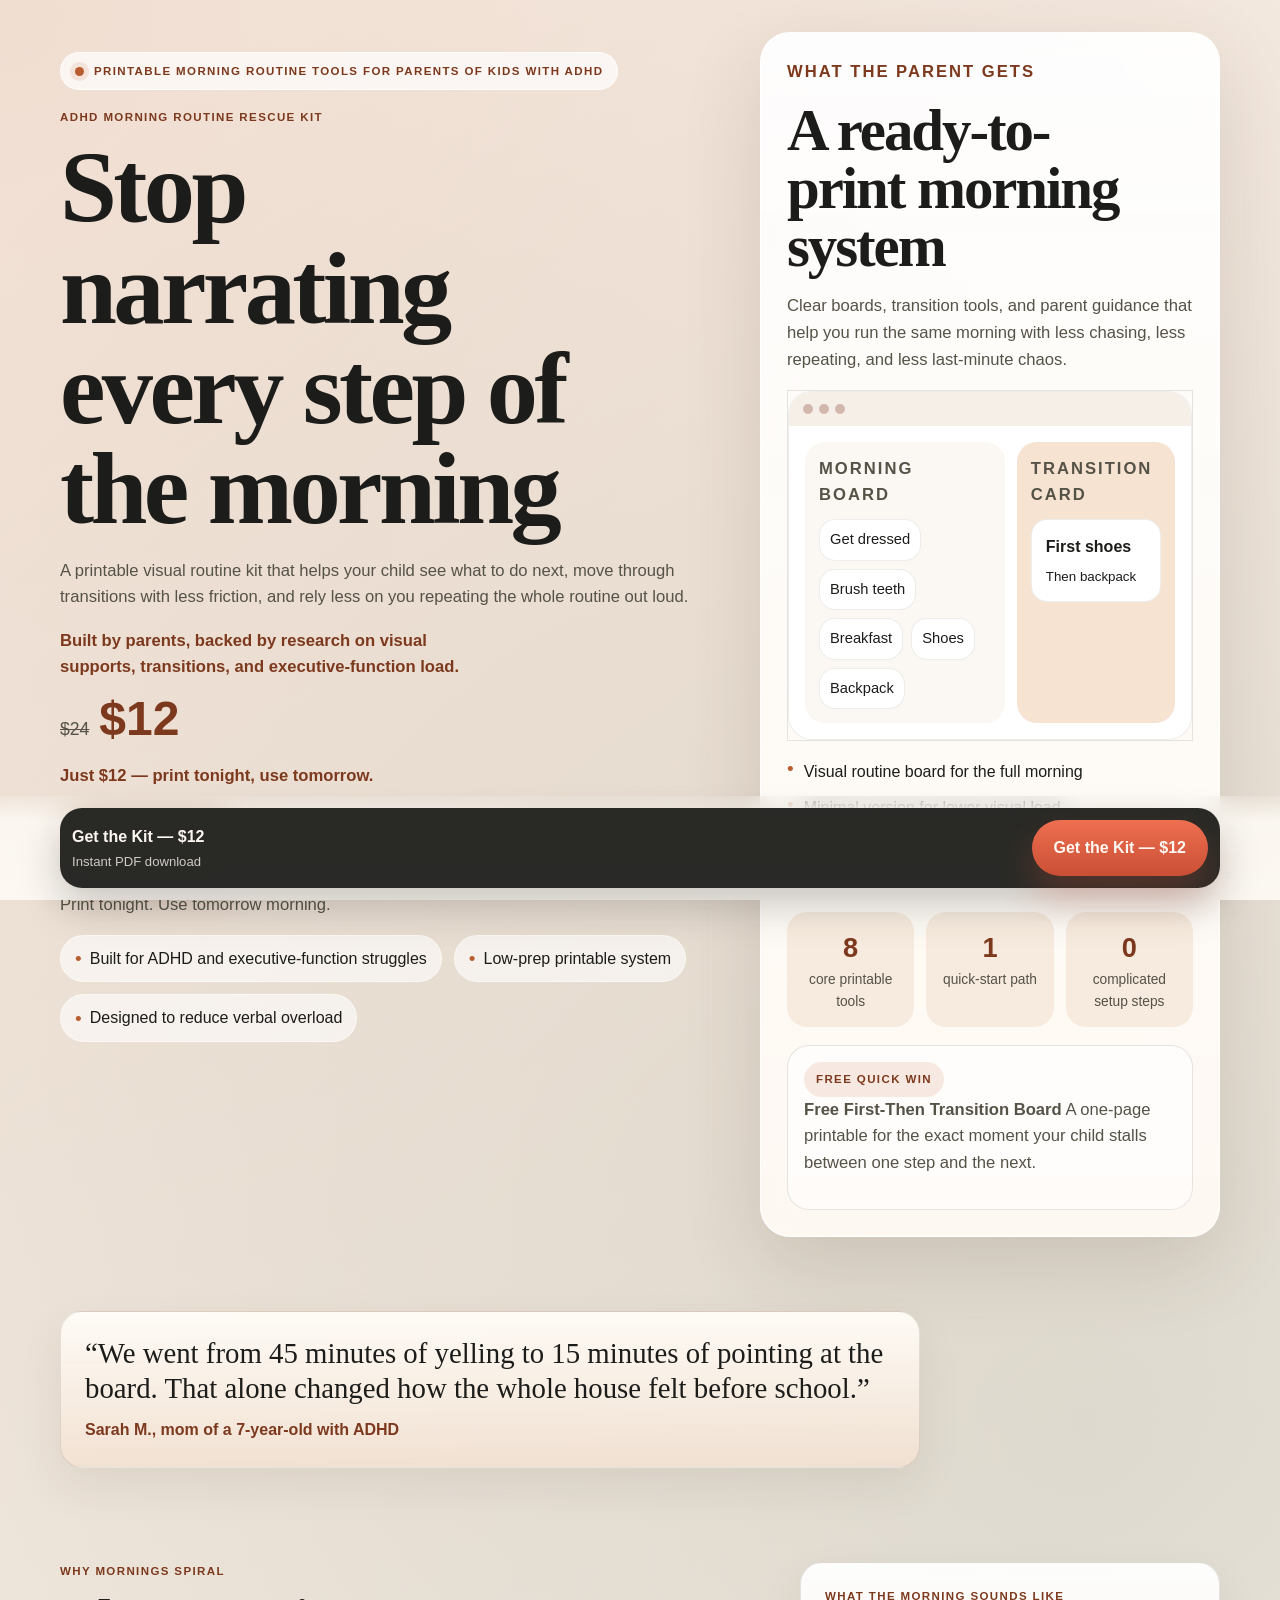
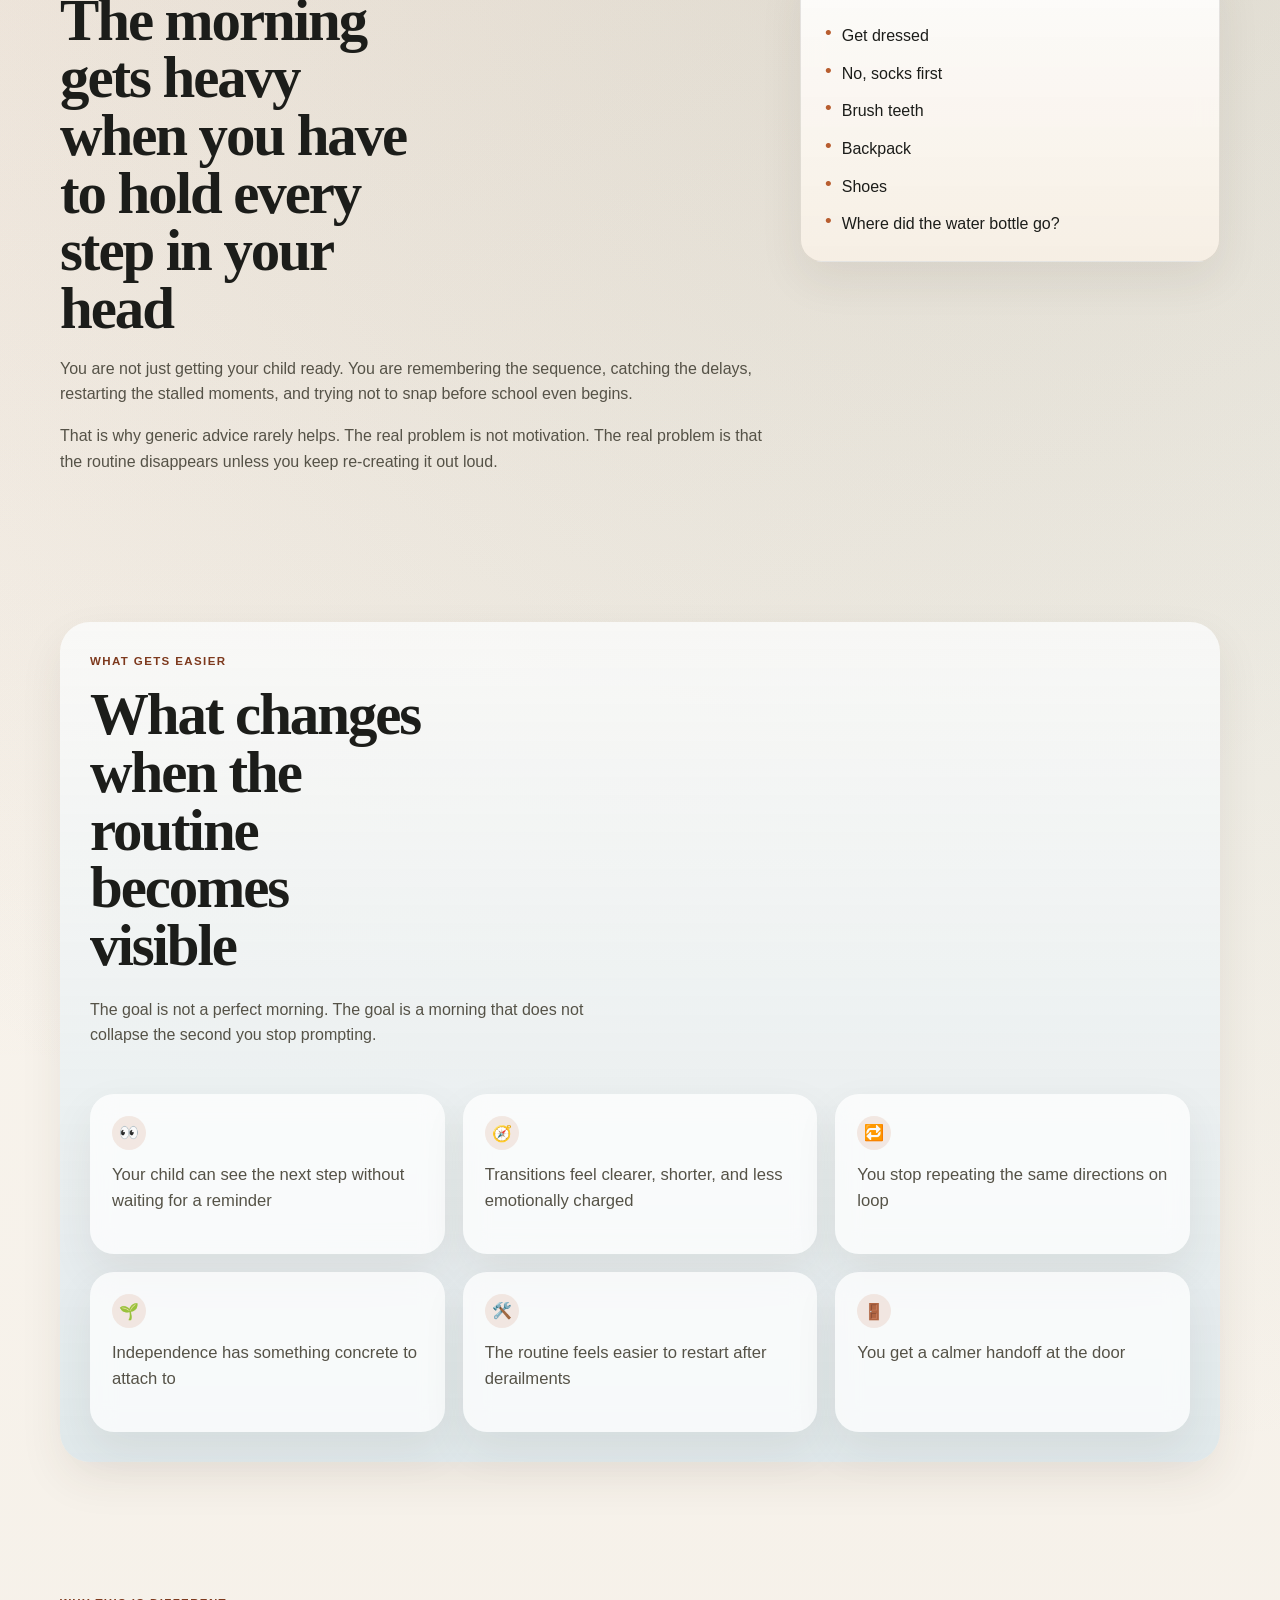
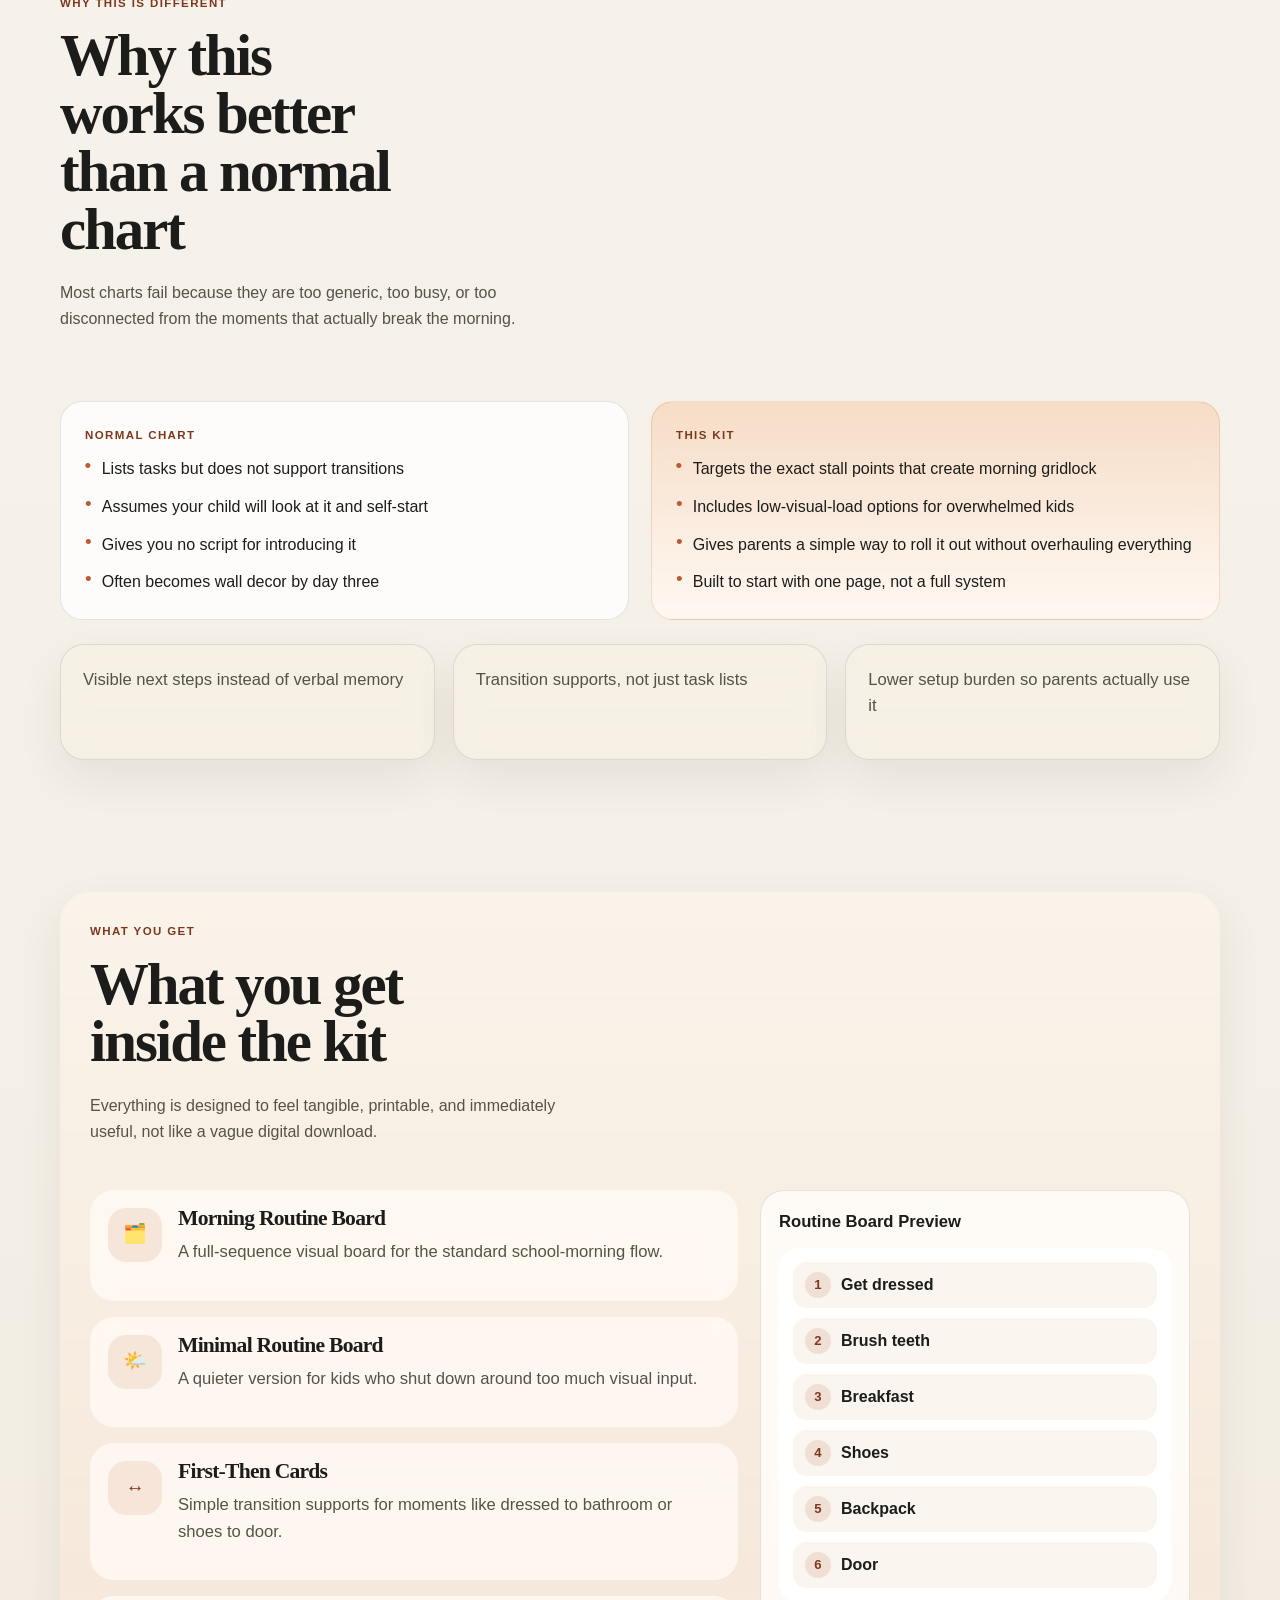
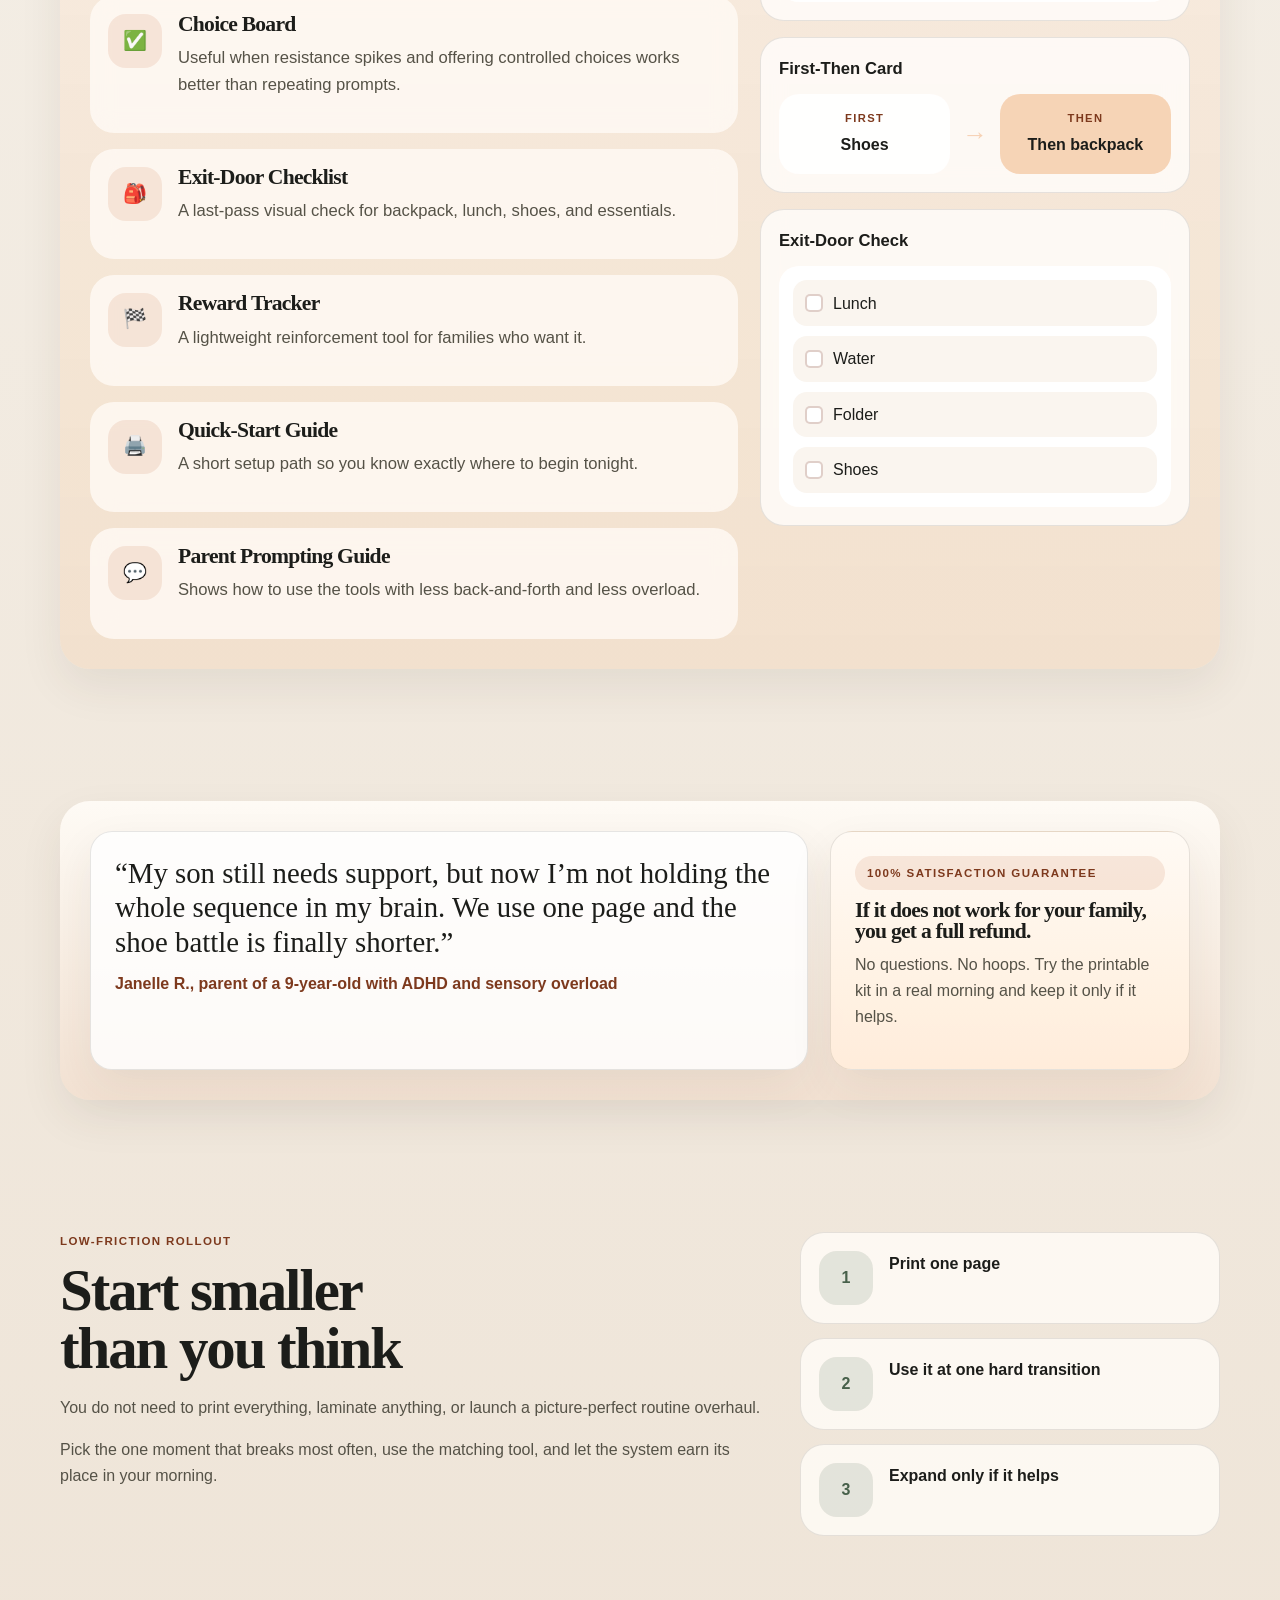
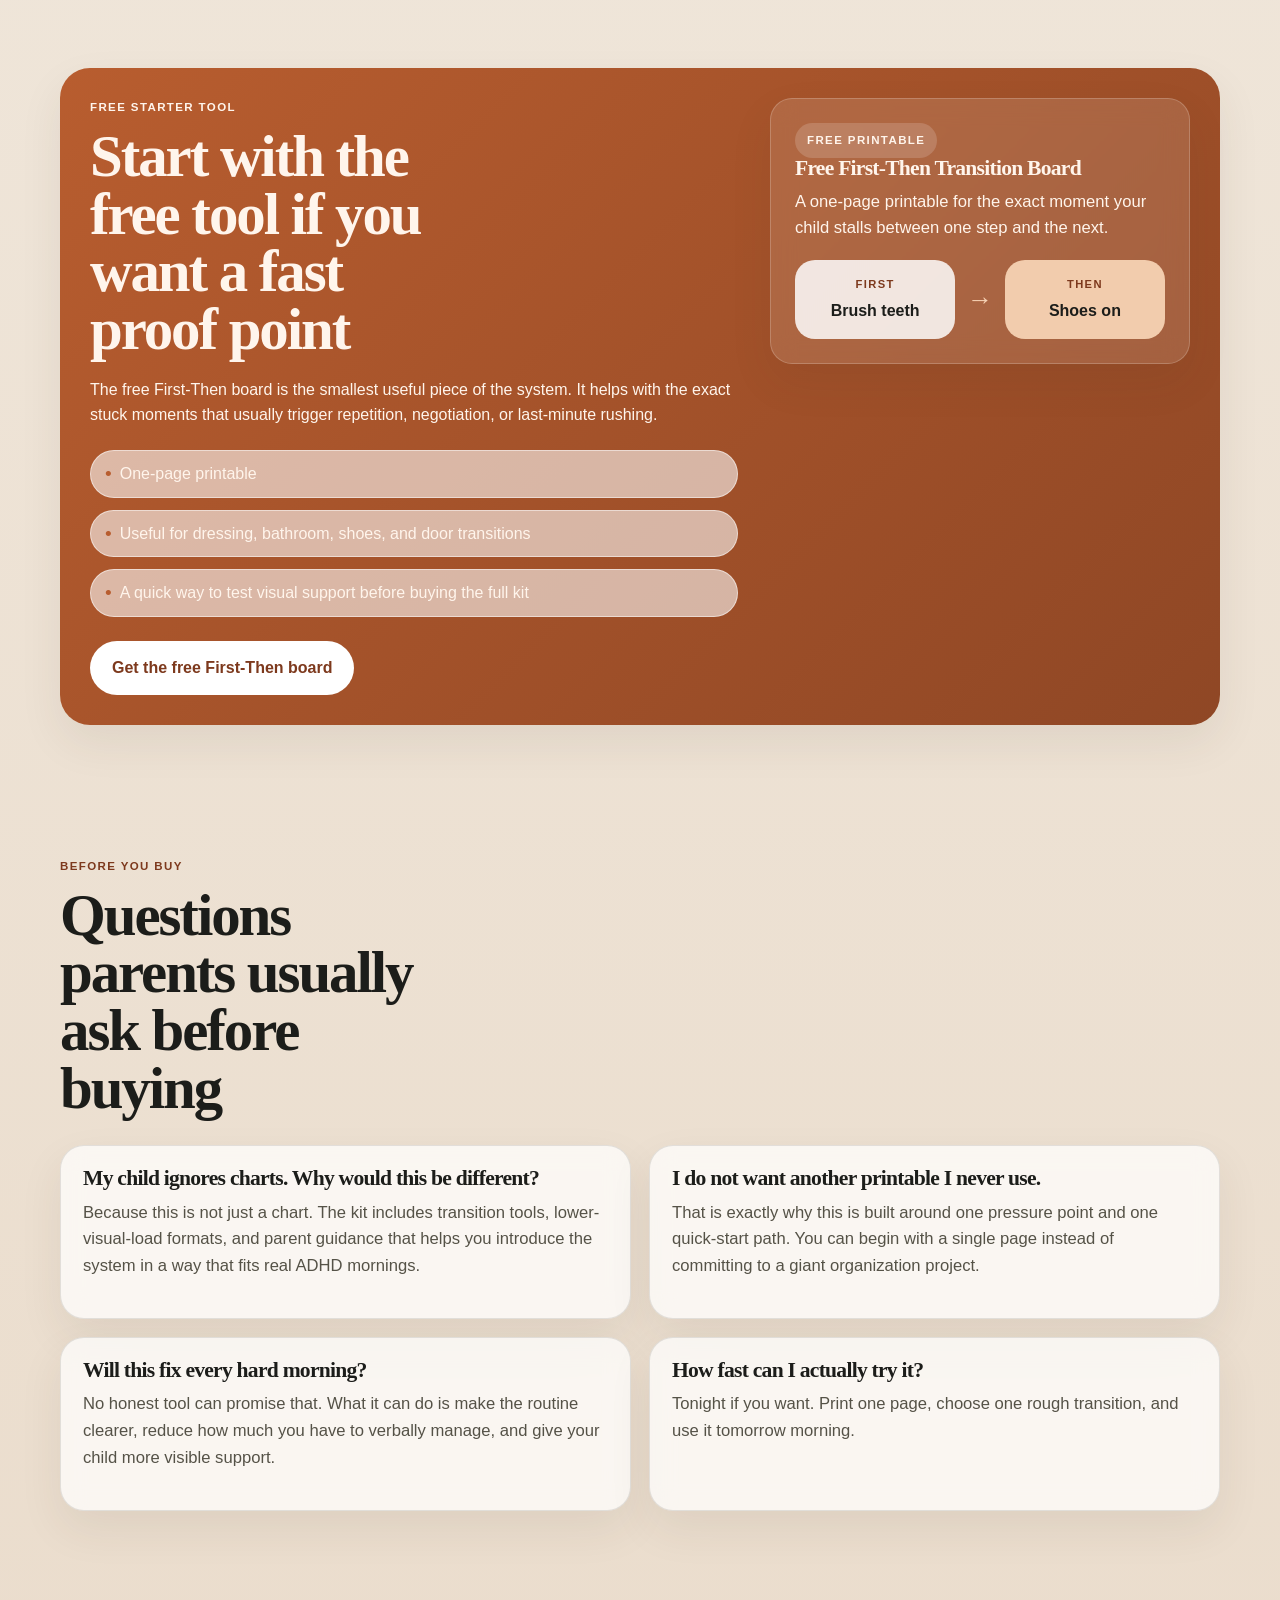
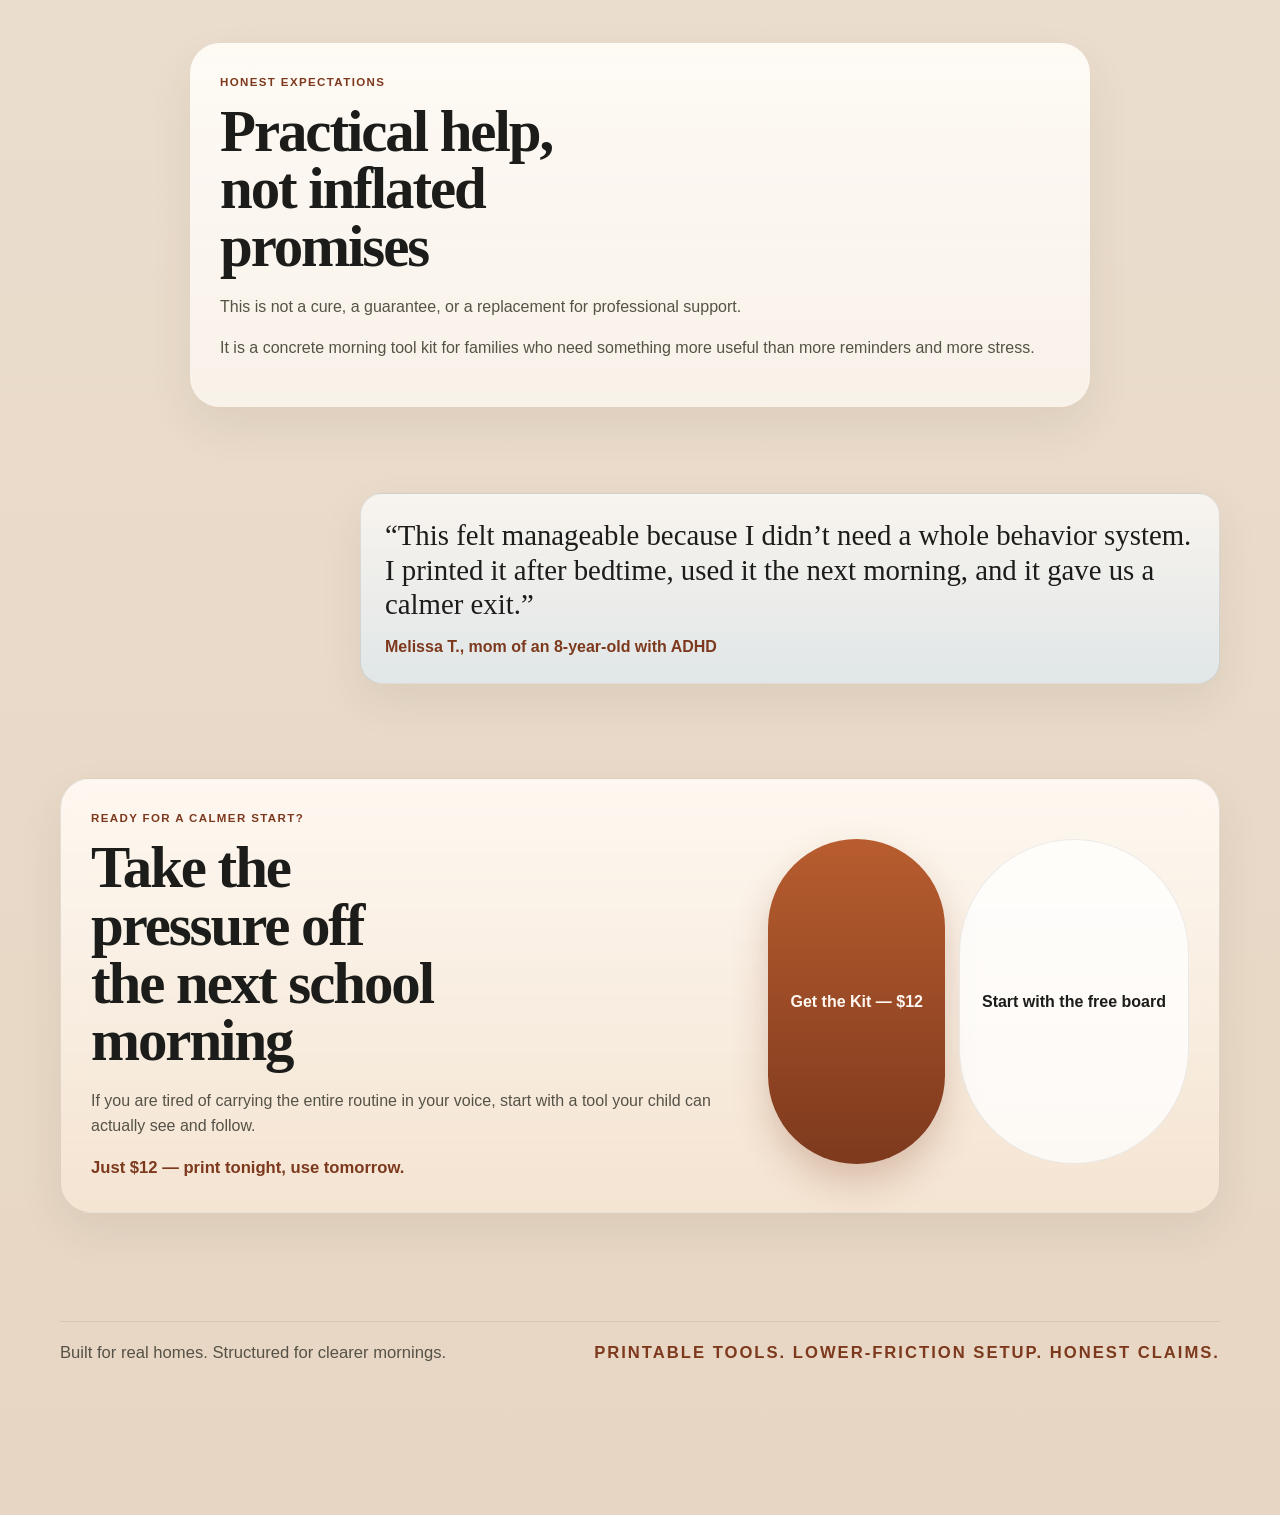
==== commit 9575d494: "feat: landing page redesign — trust elements, sticky CTA, price visibility, visual hierarchy, mobile" ====
--- a/index.html
+++ b/index.html
@@ -16,8 +16,13 @@
         <p class="eyebrow">ADHD Morning Routine Rescue Kit</p>
         <h1>Stop narrating every step of the morning</h1>
         <p class="lede">A printable visual routine kit that helps your child see what to do next, move through transitions with less friction, and rely less on you repeating the whole routine out loud.</p>
+        <p class="credibility-line">Built by parents, backed by research on visual supports, transitions, and executive-function load.</p>
+        <div class="price-stack">
+          <p class="price-line"><span class="price-line__anchor">$24</span> <strong>$12</strong></p>
+          <p class="price-note">Just $12 — print tonight, use tomorrow.</p>
+        </div>
         <div class="hero__actions">
-          <a class="button button--primary" href="https://gumroad.com/">Get the routine kit</a>
+          <a class="button button--primary" href="https://gumroad.com/">Get the Kit — $12</a>
           <a class="button button--secondary" href="#lead-magnet">Grab the free transition board</a>
         </div>
         <p class="support-line">Print tonight. Use tomorrow morning.</p>
@@ -78,6 +83,14 @@
       </aside>
     </div>
   </section>
+  <section class="section section--testimonial-top">
+    <div class="container">
+      <article class="testimonial testimonial--featured">
+        <p class="testimonial__quote">“We went from 45 minutes of yelling to 15 minutes of pointing at the board. That alone changed how the whole house felt before school.”</p>
+        <p class="testimonial__meta">Sarah M., mom of a 7-year-old with ADHD</p>
+      </article>
+    </div>
+  </section>
   <section class="section">
     <div class="container story-grid">
       <div>
@@ -101,27 +114,27 @@
       <div class="outcomes-grid">
         
           <article class="outcome-card">
-            <span class="outcome-card__icon">+</span>
+            <span class="outcome-card__icon">👀</span>
             <p>Your child can see the next step without waiting for a reminder</p>
           </article>
           <article class="outcome-card">
-            <span class="outcome-card__icon">+</span>
+            <span class="outcome-card__icon">🧭</span>
             <p>Transitions feel clearer, shorter, and less emotionally charged</p>
           </article>
           <article class="outcome-card">
-            <span class="outcome-card__icon">+</span>
+            <span class="outcome-card__icon">🔁</span>
             <p>You stop repeating the same directions on loop</p>
           </article>
           <article class="outcome-card">
-            <span class="outcome-card__icon">+</span>
+            <span class="outcome-card__icon">🌱</span>
             <p>Independence has something concrete to attach to</p>
           </article>
           <article class="outcome-card">
-            <span class="outcome-card__icon">+</span>
+            <span class="outcome-card__icon">🛠️</span>
             <p>The routine feels easier to restart after derailments</p>
           </article>
           <article class="outcome-card">
-            <span class="outcome-card__icon">+</span>
+            <span class="outcome-card__icon">🚪</span>
             <p>You get a calmer handoff at the door</p>
           </article>
       </div>
@@ -170,56 +183,56 @@
         <div class="kit-list">
           
             <article class="kit-item">
-              <span class="kit-item__number">01</span>
+              <span class="kit-item__number">🗂️</span>
               <div>
                 <h3>Morning Routine Board</h3>
                 <p>A full-sequence visual board for the standard school-morning flow.</p>
               </div>
             </article>
             <article class="kit-item">
-              <span class="kit-item__number">02</span>
+              <span class="kit-item__number">🌤️</span>
               <div>
                 <h3>Minimal Routine Board</h3>
                 <p>A quieter version for kids who shut down around too much visual input.</p>
               </div>
             </article>
             <article class="kit-item">
-              <span class="kit-item__number">03</span>
+              <span class="kit-item__number">↔️</span>
               <div>
                 <h3>First-Then Cards</h3>
                 <p>Simple transition supports for moments like dressed to bathroom or shoes to door.</p>
               </div>
             </article>
             <article class="kit-item">
-              <span class="kit-item__number">04</span>
+              <span class="kit-item__number">✅</span>
               <div>
                 <h3>Choice Board</h3>
                 <p>Useful when resistance spikes and offering controlled choices works better than repeating prompts.</p>
               </div>
             </article>
             <article class="kit-item">
-              <span class="kit-item__number">05</span>
+              <span class="kit-item__number">🎒</span>
               <div>
                 <h3>Exit-Door Checklist</h3>
                 <p>A last-pass visual check for backpack, lunch, shoes, and essentials.</p>
               </div>
             </article>
             <article class="kit-item">
-              <span class="kit-item__number">06</span>
+              <span class="kit-item__number">🏁</span>
               <div>
                 <h3>Reward Tracker</h3>
                 <p>A lightweight reinforcement tool for families who want it.</p>
               </div>
             </article>
             <article class="kit-item">
-              <span class="kit-item__number">07</span>
+              <span class="kit-item__number">🖨️</span>
               <div>
                 <h3>Quick-Start Guide</h3>
                 <p>A short setup path so you know exactly where to begin tonight.</p>
               </div>
             </article>
             <article class="kit-item">
-              <span class="kit-item__number">08</span>
+              <span class="kit-item__number">💬</span>
               <div>
                 <h3>Parent Prompting Guide</h3>
                 <p>Shows how to use the tools with less back-and-forth and less overload.</p>
@@ -296,6 +309,19 @@
       </article>
         </div>
       </div>
+    </div>
+  </section>
+  <section class="section section--proof">
+    <div class="container proof-grid">
+      <article class="testimonial">
+        <p class="testimonial__quote">“My son still needs support, but now I’m not holding the whole sequence in my brain. We use one page and the shoe battle is finally shorter.”</p>
+        <p class="testimonial__meta">Janelle R., parent of a 9-year-old with ADHD and sensory overload</p>
+      </article>
+      <article class="guarantee-card">
+        <span class="badge">100% satisfaction guarantee</span>
+        <h3>If it does not work for your family, you get a full refund.</h3>
+        <p>No questions. No hoops. Try the printable kit in a real morning and keep it only if it helps.</p>
+      </article>
     </div>
   </section>
   <section class="section">
@@ -389,15 +415,24 @@
       <p>This is not a cure, a guarantee, or a replacement for professional support.</p><p>It is a concrete morning tool kit for families who need something more useful than more reminders and more stress.</p>
     </div>
   </section>
+  <section class="section section--testimonial-bottom">
+    <div class="container">
+      <article class="testimonial testimonial--closing">
+        <p class="testimonial__quote">“This felt manageable because I didn’t need a whole behavior system. I printed it after bedtime, used it the next morning, and it gave us a calmer exit.”</p>
+        <p class="testimonial__meta">Melissa T., mom of an 8-year-old with ADHD</p>
+      </article>
+    </div>
+  </section>
   <section class="section final-cta">
     <div class="container final-cta__box">
       <div>
         <p class="section-tag">Ready for a calmer start?</p>
         <h2>Take the pressure off the next school morning</h2>
         <p>If you are tired of carrying the entire routine in your voice, start with a tool your child can actually see and follow.</p>
+        <p class="price-note">Just $12 — print tonight, use tomorrow.</p>
       </div>
       <div class="final-cta__actions">
-        <a class="button button--primary" href="https://gumroad.com/">Get the ADHD Morning Routine Rescue Kit</a>
+        <a class="button button--primary" href="https://gumroad.com/">Get the Kit — $12</a>
         <a class="button button--ghost" href="https://gumroad.com/">Start with the free board</a>
       </div>
     </div>
@@ -408,5 +443,14 @@
       <p class="footer__meta">Printable tools. Lower-friction setup. Honest claims.</p>
     </div>
   </footer>
+  <div class="sticky-buy-bar">
+    <div class="sticky-buy-bar__inner">
+      <div class="sticky-buy-bar__copy">
+        <strong>Get the Kit — $12</strong>
+        <span>Instant PDF download</span>
+      </div>
+      <a class="button button--sticky" href="https://gumroad.com/">Get the Kit — $12</a>
+    </div>
+  </div>
   </body>
-</html>+</html>
--- a/styles.css
+++ b/styles.css
@@ -1,6 +1,8 @@
 :root {
   --bg: #f4efe7;
   --bg-deep: #e7d6c3;
+  --bg-blue: #dfe8eb;
+  --bg-cream: #fffaf3;
   --surface: rgba(255, 251, 246, 0.88);
   --surface-strong: #fffdf9;
   --surface-soft: #f7efe4;
@@ -11,6 +13,8 @@
   --line-strong: rgba(28, 29, 26, 0.18);
   --accent: #b85d2f;
   --accent-deep: #7d391d;
+  --cta-pop: #ef6f51;
+  --cta-pop-deep: #c94f35;
   --accent-soft: #f6d2b4;
   --green: #6f8571;
   --shadow: 0 28px 80px rgba(68, 49, 34, 0.14);
@@ -37,6 +41,7 @@
     radial-gradient(circle at top left, rgba(184, 93, 47, 0.17), transparent 28%),
     radial-gradient(circle at 85% 15%, rgba(111, 133, 113, 0.18), transparent 20%),
     linear-gradient(180deg, #fcf8f2 0%, var(--bg) 45%, var(--bg-deep) 100%);
+  padding-bottom: 96px;
 }
 
 a {
@@ -97,7 +102,7 @@
 }
 
 .section {
-  padding: 34px 0 72px;
+  padding: 46px 0 86px;
 }
 
 .section--tint .container,
@@ -156,6 +161,8 @@
 
 .lede,
 .support-line,
+.credibility-line,
+.price-note,
 .hero-panel p,
 .lead__card p,
 .faq-card p,
@@ -203,6 +210,11 @@
   transition: transform 150ms ease, box-shadow 150ms ease, background 150ms ease;
 }
 
+.button strong,
+.button small {
+  display: block;
+}
+
 .button:hover {
   transform: translateY(-1px);
 }
@@ -211,6 +223,13 @@
   color: #fff8f2;
   background: linear-gradient(180deg, var(--accent) 0%, var(--accent-deep) 100%);
   box-shadow: 0 18px 36px rgba(125, 57, 29, 0.24);
+}
+
+.button--sticky {
+  min-height: 56px;
+  color: #fff8f2;
+  background: linear-gradient(180deg, var(--cta-pop) 0%, var(--cta-pop-deep) 100%);
+  box-shadow: 0 18px 36px rgba(201, 79, 53, 0.28);
 }
 
 .button--secondary,
@@ -283,6 +302,44 @@
   box-shadow: var(--shadow);
 }
 
+.credibility-line {
+  margin-bottom: 14px;
+  max-width: 48ch;
+  color: var(--accent-deep);
+  font-weight: 600;
+}
+
+.price-stack {
+  display: grid;
+  gap: 4px;
+  margin-bottom: 8px;
+}
+
+.price-line {
+  display: flex;
+  align-items: baseline;
+  gap: 10px;
+  color: var(--ink);
+}
+
+.price-line strong {
+  font-size: clamp(2rem, 5vw, 3rem);
+  color: var(--accent-deep);
+  line-height: 1;
+}
+
+.price-line__anchor {
+  font-size: 1.1rem;
+  color: var(--ink-soft);
+  text-decoration: line-through;
+}
+
+.price-note {
+  margin-bottom: 0;
+  color: var(--accent-deep);
+  font-weight: 700;
+}
+
 .hero-panel__top p:last-child,
 .section-heading p:last-child {
   max-width: 58ch;
@@ -444,7 +501,7 @@
 }
 
 .section--tint .container {
-  background: linear-gradient(180deg, rgba(255, 250, 245, 0.74) 0%, rgba(245, 235, 222, 0.92) 100%);
+  background: linear-gradient(180deg, rgba(251, 252, 252, 0.78) 0%, rgba(223, 232, 235, 0.96) 100%);
 }
 
 .section--warm .container {
@@ -471,7 +528,27 @@
 }
 
 .section--quiet .container {
-  background: rgba(255, 252, 247, 0.74);
+  background: linear-gradient(180deg, rgba(255, 252, 247, 0.92) 0%, rgba(248, 242, 234, 0.98) 100%);
+}
+
+.section--testimonial-top,
+.section--testimonial-bottom {
+  padding-top: 0;
+  padding-bottom: 48px;
+}
+
+.section--proof .container {
+  padding: 30px;
+  border-radius: var(--radius);
+  background: linear-gradient(180deg, rgba(255, 251, 246, 0.92) 0%, rgba(243, 225, 209, 0.92) 100%);
+  box-shadow: var(--shadow-soft);
+}
+
+.proof-grid {
+  display: grid;
+  grid-template-columns: minmax(0, 1fr) minmax(280px, 360px);
+  gap: 22px;
+  align-items: stretch;
 }
 
 .section-heading {
@@ -515,6 +592,7 @@
   color: var(--accent-deep);
   font-weight: 800;
   margin-bottom: 12px;
+  font-size: 1rem;
 }
 
 .mechanism {
@@ -585,6 +663,7 @@
   background: rgba(184, 93, 47, 0.12);
   color: var(--accent-deep);
   font-weight: 800;
+  font-size: 1.2rem;
 }
 
 .preview-stack {
@@ -738,12 +817,56 @@
   grid-template-columns: repeat(2, minmax(0, 1fr));
 }
 
+.testimonial,
+.guarantee-card {
+  padding: 24px;
+  border-radius: var(--radius-sm);
+  border: 1px solid var(--line);
+  background: rgba(255, 255, 255, 0.82);
+  box-shadow: var(--shadow-soft);
+}
+
+.testimonial--featured {
+  max-width: 860px;
+  background: linear-gradient(180deg, rgba(255, 252, 247, 0.96) 0%, rgba(243, 225, 209, 0.84) 100%);
+}
+
+.testimonial--closing {
+  max-width: 860px;
+  margin-left: auto;
+  background: linear-gradient(180deg, rgba(248, 244, 239, 0.98) 0%, rgba(223, 232, 235, 0.88) 100%);
+}
+
+.testimonial__quote {
+  margin-bottom: 12px;
+  color: var(--ink);
+  font-family: "Iowan Old Style", Georgia, serif;
+  font-size: clamp(1.35rem, 2.4vw, 1.8rem);
+  line-height: 1.2;
+}
+
+.testimonial__meta {
+  margin-bottom: 0;
+  color: var(--accent-deep);
+  font-weight: 700;
+}
+
+.guarantee-card {
+  display: grid;
+  gap: 10px;
+  background: linear-gradient(180deg, rgba(255, 250, 244, 0.98) 0%, rgba(255, 237, 219, 0.98) 100%);
+}
+
+.guarantee-card h3 {
+  margin-bottom: 0;
+}
+
 .narrow {
   max-width: 900px;
 }
 
 .final-cta {
-  padding-bottom: 84px;
+  padding-bottom: 108px;
 }
 
 .final-cta__box {
@@ -752,6 +875,45 @@
   gap: 24px;
   padding: 30px;
   background: linear-gradient(180deg, rgba(255, 250, 244, 0.92) 0%, rgba(244, 228, 210, 0.98) 100%);
+}
+
+.sticky-buy-bar {
+  position: fixed;
+  left: 0;
+  right: 0;
+  bottom: 0;
+  z-index: 30;
+  padding: 12px 14px calc(12px + env(safe-area-inset-bottom));
+  background: linear-gradient(180deg, rgba(252, 248, 242, 0.2) 0%, rgba(252, 248, 242, 0.92) 24%, rgba(252, 248, 242, 0.98) 100%);
+  backdrop-filter: blur(14px);
+}
+
+.sticky-buy-bar__inner {
+  width: min(calc(100% - 0.25rem), 1160px);
+  margin: 0 auto;
+  display: flex;
+  align-items: center;
+  justify-content: space-between;
+  gap: 14px;
+  padding: 12px;
+  border-radius: 22px;
+  background: rgba(28, 29, 26, 0.94);
+  color: #fff8f2;
+  box-shadow: 0 18px 40px rgba(28, 29, 26, 0.22);
+}
+
+.sticky-buy-bar__copy {
+  display: grid;
+  gap: 2px;
+}
+
+.sticky-buy-bar__copy strong {
+  font-size: 1rem;
+}
+
+.sticky-buy-bar__copy span {
+  font-size: 0.82rem;
+  color: rgba(255, 248, 242, 0.78);
 }
 
 .footer {
@@ -772,7 +934,8 @@
   .process,
   .lead,
   .kit-layout,
-  .final-cta__box {
+  .final-cta__box,
+  .proof-grid {
     grid-template-columns: 1fr;
   }
 
@@ -793,17 +956,19 @@
     background:
       radial-gradient(circle at top left, rgba(184, 93, 47, 0.16), transparent 36%),
       linear-gradient(180deg, #fcf8f2 0%, var(--bg) 52%, var(--bg-deep) 100%);
+    padding-bottom: 132px;
   }
 
   .hero,
   .section {
-    padding: 20px 0 54px;
+    padding: 24px 0 68px;
   }
 
   .section--tint .container,
   .section--warm .container,
   .section--accent .container,
   .section--quiet .container,
+  .section--proof .container,
   .final-cta__box {
     padding: 22px;
   }
@@ -822,9 +987,19 @@
   }
 
   .inline-points li,
-  .promo-list li {
+  .promo-list li,
+  .button {
     width: 100%;
     justify-content: flex-start;
+  }
+
+  .button {
+    min-height: 56px;
+  }
+
+  .hero__actions,
+  .final-cta__actions {
+    gap: 12px;
   }
 
   .hero-stats {
@@ -840,6 +1015,30 @@
     display: none;
   }
 
+  .testimonial,
+  .guarantee-card {
+    padding: 20px;
+  }
+
+  .testimonial__quote {
+    font-size: 1.28rem;
+  }
+
+  .sticky-buy-bar__inner {
+    align-items: stretch;
+    flex-direction: column;
+  }
+
+  .sticky-buy-bar__copy,
+  .sticky-buy-bar__copy strong,
+  .sticky-buy-bar__copy span {
+    text-align: center;
+  }
+
+  .sticky-buy-bar .button--sticky {
+    justify-content: center;
+  }
+
   .footer__inner {
     flex-direction: column;
   }
